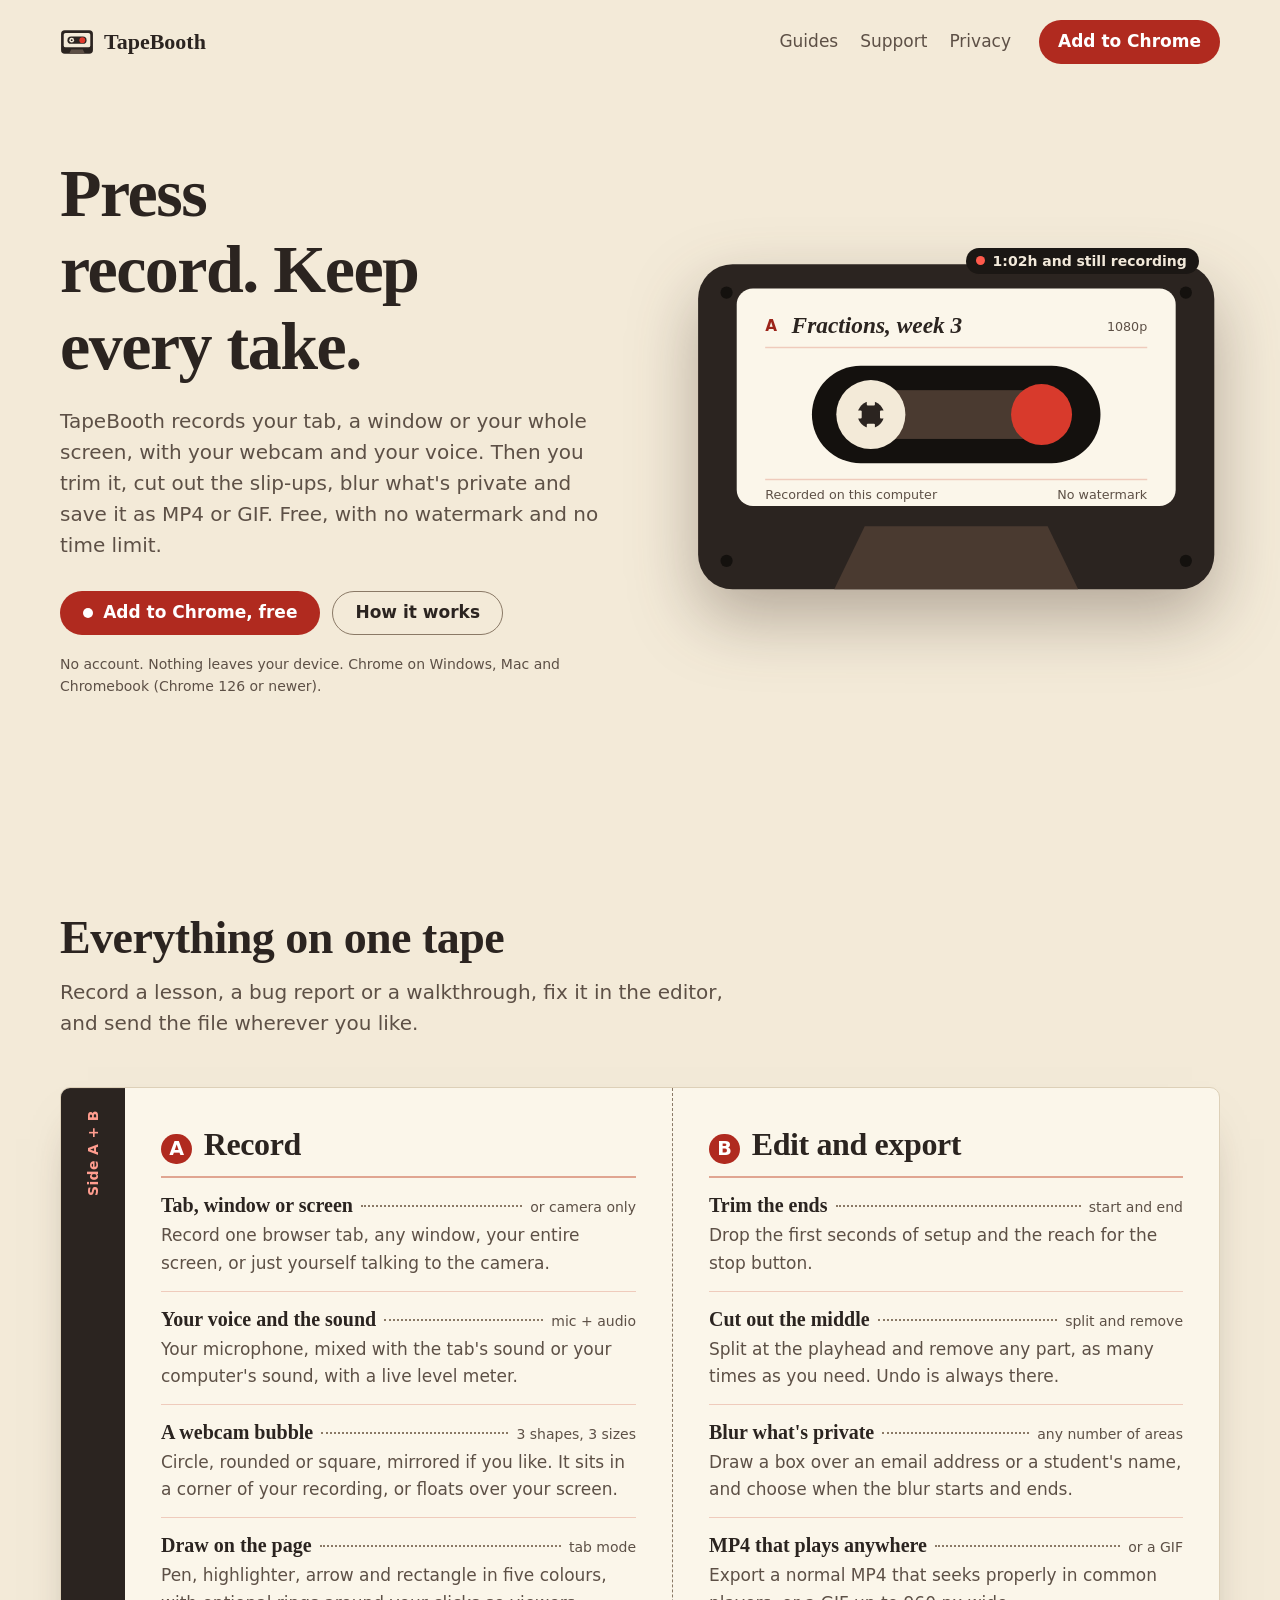
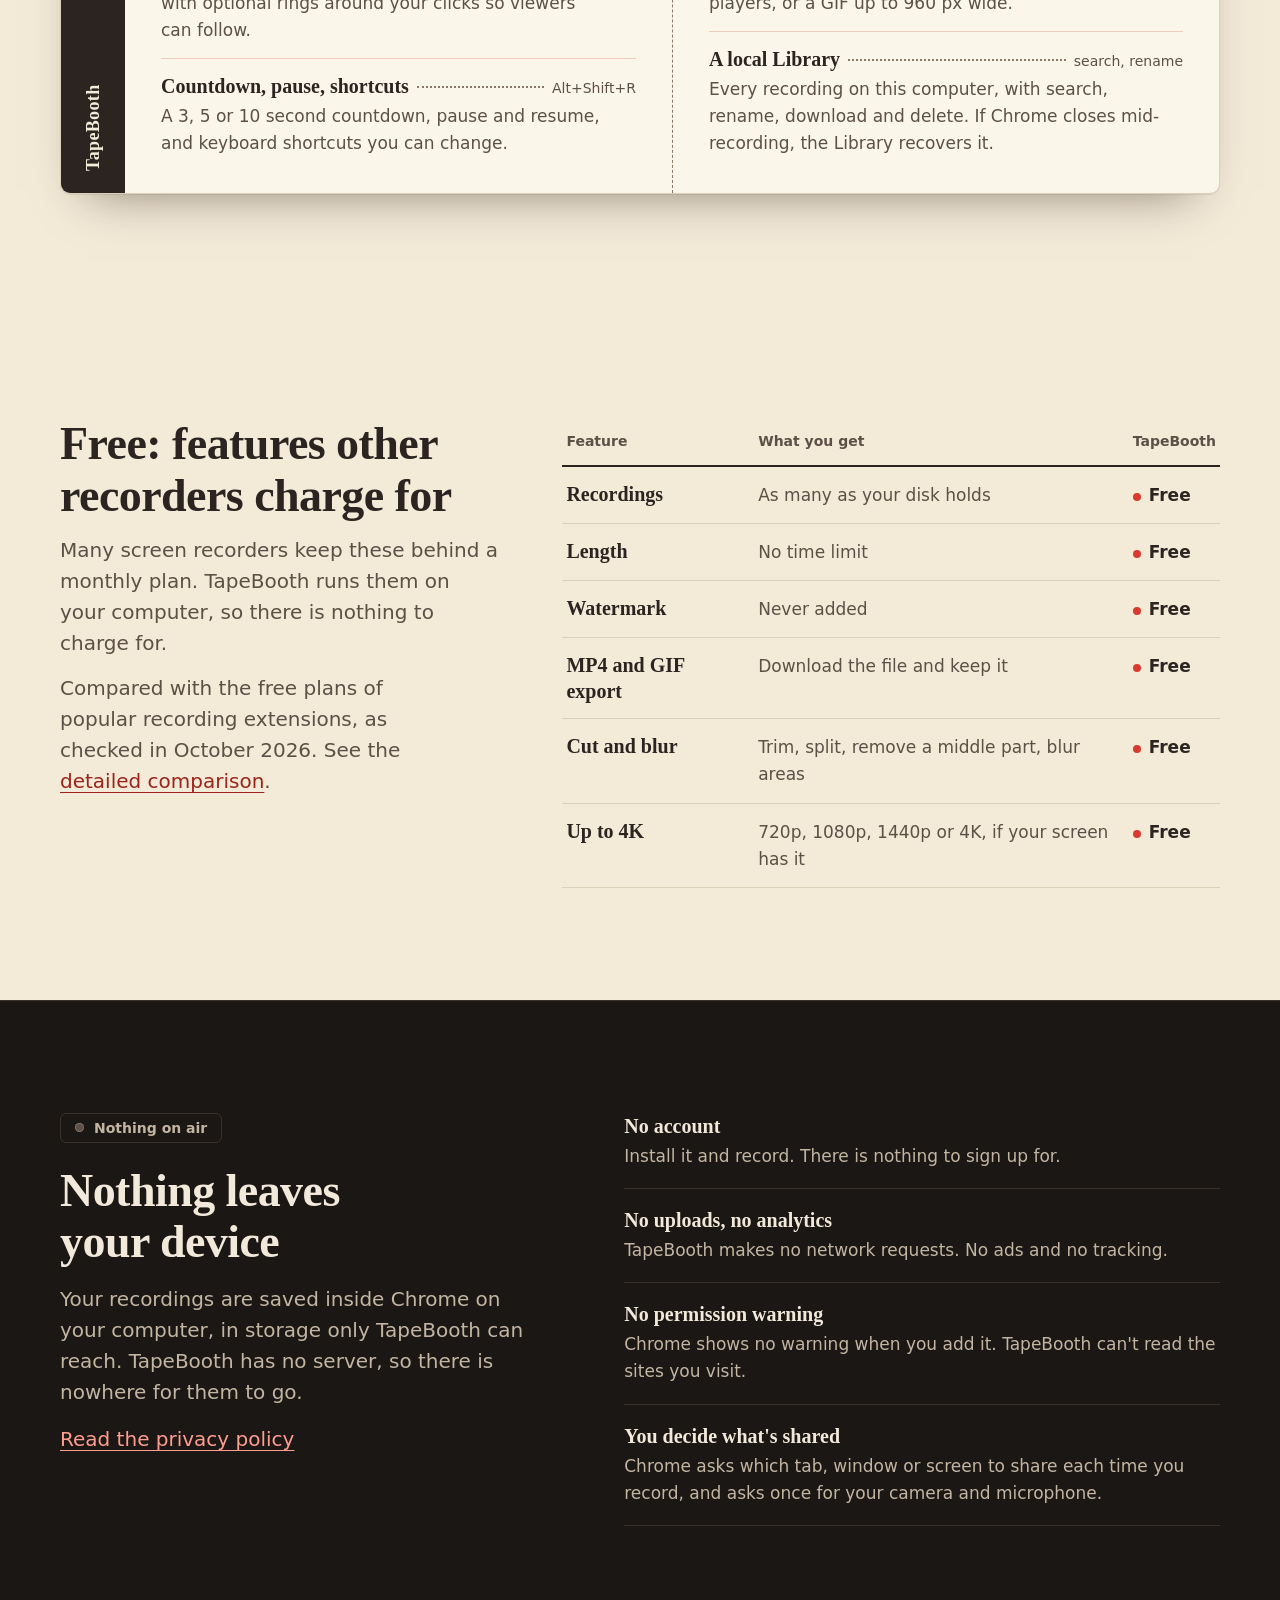
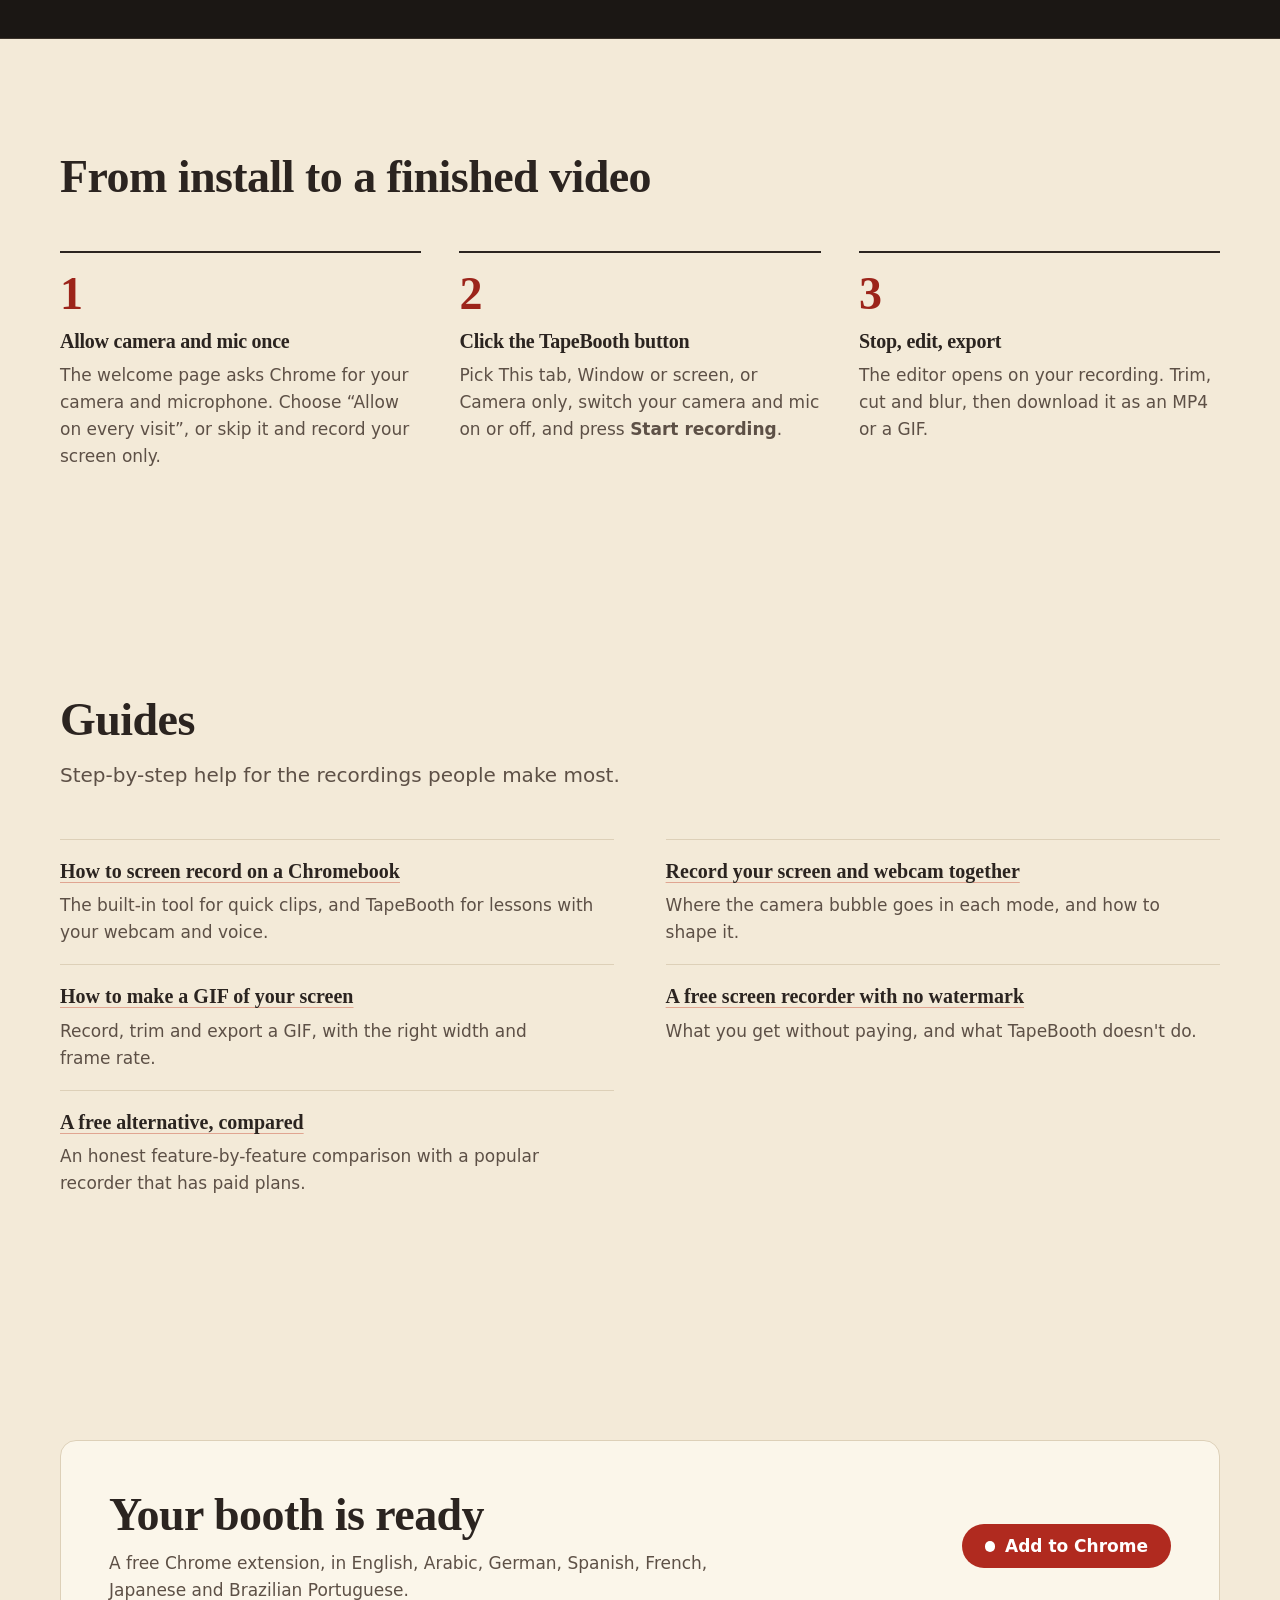
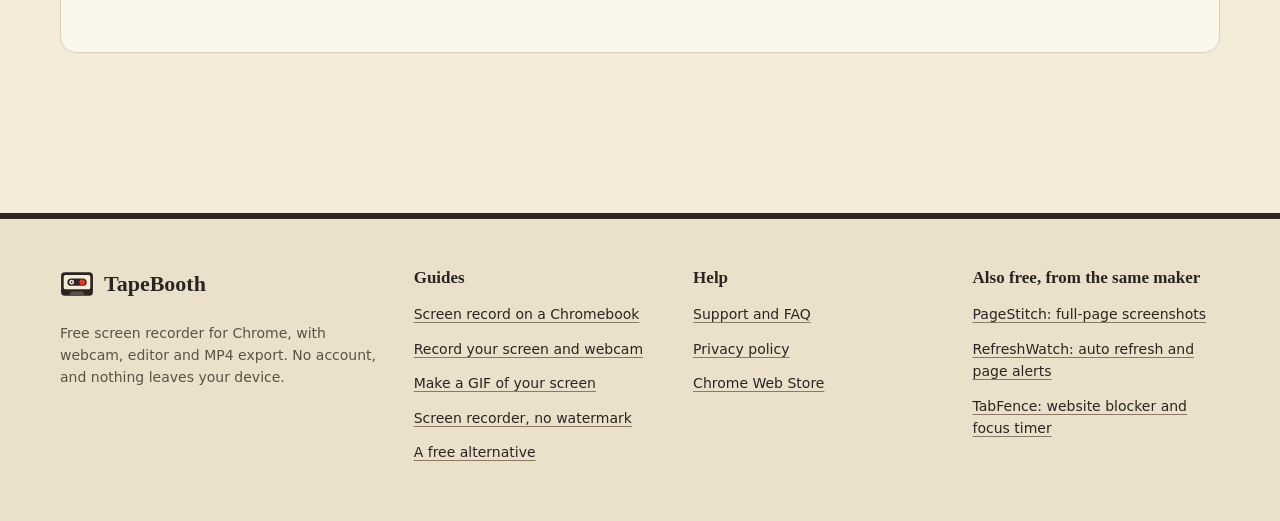
==== index.html @ ef7748ca "TapeBooth site: landing, guides, privacy policy, support Claude-Session: https://claude.ai/code/sess" ====
<!DOCTYPE html>
<html lang="en">
  <head>
    <meta charset="utf-8">
    <meta name="viewport" content="width=device-width, initial-scale=1">
    <title>TapeBooth – Free Screen Recorder for Chrome, No Watermark</title>
    <meta name="description" content="Free screen recorder for Chrome with webcam and audio. Unlimited recordings, no time limit, no watermark, an editor that cuts and blurs, MP4 and GIF export. Nothing leaves your device.">
    <meta name="color-scheme" content="light dark">
    <meta name="theme-color" content="#f3ead8" media="(prefers-color-scheme: light)">
    <meta name="theme-color" content="#1b1714" media="(prefers-color-scheme: dark)">
    <meta property="og:type" content="website">
    <meta property="og:title" content="TapeBooth – Free Screen Recorder for Chrome, No Watermark">
    <meta property="og:description" content="Free screen recorder for Chrome with webcam and audio. Unlimited recordings, no time limit, no watermark, an editor that cuts and blurs, MP4 and GIF export. Nothing leaves your device.">
    <meta property="og:url" content="https://tapebooth.com/">
    <meta property="og:image" content="https://tapebooth.com/img/og.png">
    <link rel="canonical" href="https://tapebooth.com/">
    <link rel="icon" href="icon.svg" type="image/svg+xml">
    <link rel="icon" href="favicon.png" type="image/png" sizes="32x32">
    <link rel="stylesheet" href="site.css">
  </head>
  <body>
    <a class="skip-link" href="#main">Skip to content</a>
    <header class="site-header">
      <div class="shell">
        <a class="brand" href="./"><img src="icon.svg" alt="" width="34" height="34">TapeBooth</a>
        <nav class="site-nav" aria-label="Main">
          <a href="#guides">Guides</a>
          <a href="support.html">Support</a>
          <a href="privacy-policy.html">Privacy</a>
        </nav>
        <a class="button" href="https://chromewebstore.google.com/">Add to Chrome</a>
      </div>
    </header>

    <main id="main">
      <section class="hero" aria-labelledby="hero-title">
        <div class="shell">
          <div>
            <h1 id="hero-title">Press record. Keep every take.</h1>
            <p class="lede">TapeBooth records your tab, a window or your whole screen, with your webcam and your voice. Then you trim it, cut out the slip-ups, blur what's private and save it as MP4 or GIF. Free, with no watermark and no time limit.</p>
            <div class="hero-actions">
              <a class="button button-rec" href="https://chromewebstore.google.com/">Add to Chrome, free</a>
              <a class="button button-quiet" href="#how">How it works</a>
            </div>
            <p class="hero-note">No account. Nothing leaves your device. Chrome on Windows, Mac and Chromebook (Chrome 126 or newer).</p>
          </div>
          <figure class="deck">
            <svg viewBox="0 0 520 340" width="520" height="340" role="img" aria-labelledby="deck-title">
              <title id="deck-title">A cassette labelled “Fractions, week 3”, its reel turning and its red record lamp lit.</title>
              <rect class="shell-c" x="6" y="10" width="508" height="320" rx="34"/>
              <circle class="window" cx="34" cy="38" r="6"/><circle class="window" cx="486" cy="38" r="6"/>
              <circle class="window" cx="34" cy="302" r="6"/><circle class="window" cx="486" cy="302" r="6"/>
              <path class="tape" d="M140 330l30-62h180l30 62z"/>
              <rect class="label" x="44" y="34" width="432" height="214" rx="16"/>
              <line class="label-rule" x1="72" y1="92" x2="448" y2="92"/>
              <line class="label-rule" x1="72" y1="222" x2="448" y2="222"/>
              <text class="label-side" x="72" y="76">A</text>
              <text class="label-title" x="98" y="78">Fractions, week 3</text>
              <text class="label-small" x="448" y="76" text-anchor="end">1080p</text>
              <rect class="window" x="118" y="110" width="284" height="96" rx="48"/>
              <rect class="tape" x="176" y="134" width="168" height="48"/>
              <g class="reel-spin">
                <circle class="reel" cx="176" cy="158" r="34"/>
                <circle class="hub" cx="176" cy="158" r="13"/>
                <rect class="reel" x="172" y="141" width="8" height="8" rx="1"/>
                <rect class="reel" x="172" y="167" width="8" height="8" rx="1"/>
                <rect class="reel" x="159" y="154" width="8" height="8" rx="1"/>
                <rect class="reel" x="185" y="154" width="8" height="8" rx="1"/>
              </g>
              <circle class="lamp lamp-glow" cx="344" cy="158" r="30"/>
              <text class="label-small" x="72" y="241">Recorded on this computer</text>
              <text class="label-small" x="448" y="241" text-anchor="end">No watermark</text>
            </svg>
            <figcaption>1:02h and still recording</figcaption>
          </figure>
        </div>
      </section>

      <section class="section" id="features" aria-labelledby="features-title">
        <div class="shell">
          <div class="section-head">
            <h2 id="features-title">Everything on one tape</h2>
            <p>Record a lesson, a bug report or a walkthrough, fix it in the editor, and send the file wherever you like.</p>
          </div>
          <div class="jcard">
            <div class="spine" aria-hidden="true"><span>TapeBooth</span><span>Side A + B</span></div>
            <div class="side">
              <h3><b aria-hidden="true">A</b>Record</h3>
              <ul class="tracks">
                <li><span class="t">Tab, window or screen <small>or camera only</small></span><p>Record one browser tab, any window, your entire screen, or just yourself talking to the camera.</p></li>
                <li><span class="t">Your voice and the sound <small>mic + audio</small></span><p>Your microphone, mixed with the tab's sound or your computer's sound, with a live level meter.</p></li>
                <li><span class="t">A webcam bubble <small>3 shapes, 3 sizes</small></span><p>Circle, rounded or square, mirrored if you like. It sits in a corner of your recording, or floats over your screen.</p></li>
                <li><span class="t">Draw on the page <small>tab mode</small></span><p>Pen, highlighter, arrow and rectangle in five colours, with optional rings around your clicks so viewers can follow.</p></li>
                <li><span class="t">Countdown, pause, shortcuts <small>Alt+Shift+R</small></span><p>A 3, 5 or 10 second countdown, pause and resume, and keyboard shortcuts you can change.</p></li>
              </ul>
            </div>
            <div class="side">
              <h3><b aria-hidden="true">B</b>Edit and export</h3>
              <ul class="tracks">
                <li><span class="t">Trim the ends <small>start and end</small></span><p>Drop the first seconds of setup and the reach for the stop button.</p></li>
                <li><span class="t">Cut out the middle <small>split and remove</small></span><p>Split at the playhead and remove any part, as many times as you need. Undo is always there.</p></li>
                <li><span class="t">Blur what's private <small>any number of areas</small></span><p>Draw a box over an email address or a student's name, and choose when the blur starts and ends.</p></li>
                <li><span class="t">MP4 that plays anywhere <small>or a GIF</small></span><p>Export a normal MP4 that seeks properly in common players, or a GIF up to 960 px wide.</p></li>
                <li><span class="t">A local Library <small>search, rename</small></span><p>Every recording on this computer, with search, rename, download and delete. If Chrome closes mid-recording, the Library recovers it.</p></li>
              </ul>
            </div>
          </div>
        </div>
      </section>

      <section class="section" id="free" aria-labelledby="free-title">
        <div class="shell ledger-wrap">
          <div class="section-head">
            <h2 id="free-title">Free: features other recorders charge for</h2>
            <p>Many screen recorders keep these behind a monthly plan. TapeBooth runs them on your computer, so there is nothing to charge for.</p>
            <p class="fine">Compared with the free plans of popular recording extensions, as checked in October 2026. See the <a href="screencastify-alternative/">detailed comparison</a>.</p>
          </div>
          <table class="ledger">
            <thead>
              <tr><th scope="col">Feature</th><th scope="col">What you get</th><th scope="col">TapeBooth</th></tr>
            </thead>
            <tbody>
              <tr><th scope="row">Recordings</th><td>As many as your disk holds</td><td class="free">Free</td></tr>
              <tr><th scope="row">Length</th><td>No time limit</td><td class="free">Free</td></tr>
              <tr><th scope="row">Watermark</th><td>Never added</td><td class="free">Free</td></tr>
              <tr><th scope="row">MP4 and GIF export</th><td>Download the file and keep it</td><td class="free">Free</td></tr>
              <tr><th scope="row">Cut and blur</th><td>Trim, split, remove a middle part, blur areas</td><td class="free">Free</td></tr>
              <tr><th scope="row">Up to 4K</th><td>720p, 1080p, 1440p or 4K, if your screen has it</td><td class="free">Free</td></tr>
            </tbody>
          </table>
        </div>
      </section>

      <section class="section booth" id="privacy" aria-labelledby="privacy-title">
        <div class="shell">
          <div>
            <span class="onair">Nothing on air</span>
            <h2 id="privacy-title">Nothing leaves your device</h2>
            <p>Your recordings are saved inside Chrome on your computer, in storage only TapeBooth can reach. TapeBooth has no server, so there is nowhere for them to go.</p>
            <p><a href="privacy-policy.html">Read the privacy policy</a></p>
          </div>
          <ul class="facts">
            <li><strong>No account</strong>Install it and record. There is nothing to sign up for.</li>
            <li><strong>No uploads, no analytics</strong>TapeBooth makes no network requests. No ads and no tracking.</li>
            <li><strong>No permission warning</strong>Chrome shows no warning when you add it. TapeBooth can't read the sites you visit.</li>
            <li><strong>You decide what's shared</strong>Chrome asks which tab, window or screen to share each time you record, and asks once for your camera and microphone.</li>
          </ul>
        </div>
      </section>

      <section class="section" id="how" aria-labelledby="how-title">
        <div class="shell">
          <div class="section-head">
            <h2 id="how-title">From install to a finished video</h2>
          </div>
          <ol class="steps">
            <li><h3>Allow camera and mic once</h3><p>The welcome page asks Chrome for your camera and microphone. Choose “Allow on every visit”, or skip it and record your screen only.</p></li>
            <li><h3>Click the TapeBooth button</h3><p>Pick This tab, Window or screen, or Camera only, switch your camera and mic on or off, and press <strong>Start recording</strong>.</p></li>
            <li><h3>Stop, edit, export</h3><p>The editor opens on your recording. Trim, cut and blur, then download it as an MP4 or a GIF.</p></li>
          </ol>
        </div>
      </section>

      <section class="section" id="guides" aria-labelledby="guides-title">
        <div class="shell">
          <div class="section-head">
            <h2 id="guides-title">Guides</h2>
            <p>Step-by-step help for the recordings people make most.</p>
          </div>
          <ul class="guide-list">
            <li><a href="how-to-screen-record-on-chromebook/">How to screen record on a Chromebook</a><p>The built-in tool for quick clips, and TapeBooth for lessons with your webcam and voice.</p></li>
            <li><a href="screen-recorder-with-webcam/">Record your screen and webcam together</a><p>Where the camera bubble goes in each mode, and how to shape it.</p></li>
            <li><a href="how-to-make-a-gif-of-your-screen/">How to make a GIF of your screen</a><p>Record, trim and export a GIF, with the right width and frame rate.</p></li>
            <li><a href="screen-recorder-no-watermark/">A free screen recorder with no watermark</a><p>What you get without paying, and what TapeBooth doesn't do.</p></li>
            <li><a href="screencastify-alternative/">A free alternative, compared</a><p>An honest feature-by-feature comparison with a popular recorder that has paid plans.</p></li>
          </ul>
        </div>
      </section>

      <section class="section closing" aria-labelledby="closing-title">
        <div class="shell">
          <div>
            <h2 id="closing-title">Your booth is ready</h2>
            <p>A free Chrome extension, in English, Arabic, German, Spanish, French, Japanese and Brazilian Portuguese.</p>
          </div>
          <a class="button button-rec" href="https://chromewebstore.google.com/">Add to Chrome</a>
        </div>
      </section>
    </main>

    <footer class="site-footer">
      <div class="shell">
        <div>
          <a class="brand" href="./"><img src="icon.svg" alt="" width="34" height="34">TapeBooth</a>
          <p>Free screen recorder for Chrome, with webcam, editor and MP4 export. No account, and nothing leaves your device.</p>
        </div>
        <div class="footer-col">
          <strong>Guides</strong>
          <a href="how-to-screen-record-on-chromebook/">Screen record on a Chromebook</a>
          <a href="screen-recorder-with-webcam/">Record your screen and webcam</a>
          <a href="how-to-make-a-gif-of-your-screen/">Make a GIF of your screen</a>
          <a href="screen-recorder-no-watermark/">Screen recorder, no watermark</a>
          <a href="screencastify-alternative/">A free alternative</a>
        </div>
        <div class="footer-col">
          <strong>Help</strong>
          <a href="support.html">Support and FAQ</a>
          <a href="privacy-policy.html">Privacy policy</a>
          <a href="https://chromewebstore.google.com/">Chrome Web Store</a>
        </div>
        <div class="footer-col">
          <strong>Also free, from the same maker</strong>
          <a href="https://getpagestitch.com/">PageStitch: full-page screenshots</a>
          <a href="https://refreshwatch.com/">RefreshWatch: auto refresh and page alerts</a>
          <a href="https://tabfence.com/">TabFence: website blocker and focus timer</a>
        </div>
      </div>
    </footer>
  </body>
</html>
---- site.css ----
/* tapebooth.com: the extension's cassette J-card world at page scale.
   Tokens are copied from src/ui/tokens.css (same names and values) so the site and the product
   read as one thing: cream label paper, warm charcoal ink, one tape red that only ever means
   "record", a cool blue focus ring. The book serif is the label-writing voice; the UI sans does
   the reading. The recurring motif is the J-card itself: ruled lines, sides A and B, the spine.
   System fonts only. No scripts, no trackers. Logical properties throughout. */

:root {
  color-scheme: light dark;

  --accent: #b02a1f;
  --accent-ink: #ffffff;
  --bg: #f3ead8;
  --surface: #fbf6ea;
  --sunk: #ebe0ca;
  --line: #ddd0b8;
  --control: #8a7966;
  --text: #2b2420;
  --muted: #5d5046;
  --accent-fill: var(--accent);
  --accent-fill-ink: var(--accent-ink);
  --accent-text: #9c241a;
  --accent-wash: color-mix(in oklab, var(--accent) 9%, var(--bg));
  --accent-line: color-mix(in oklab, var(--accent) 38%, var(--bg));
  --focus: #1f5f8b;
  --lamp: #d83a2c;
  --shadow: #3a2a20;
  --rule: color-mix(in oklab, var(--accent) 22%, var(--surface));

  /* The booth with the lights down: the privacy band, always dark. */
  --booth: #1b1714;
  --booth-surface: #25201b;
  --booth-line: #3a322a;
  --booth-text: #f2e9da;
  --booth-muted: #c3b5a2;
  --booth-link: #ff9d8f;

  --font-ui: system-ui, -apple-system, "Segoe UI", Roboto, "Noto Sans", sans-serif;
  --font-voice: "Iowan Old Style", "Palatino Linotype", Palatino, "Book Antiqua", "URW Palladio L", Charter,
    "Noto Serif", Georgia, serif;

  --step--1: 0.875rem;
  --step-0: 1.0625rem;
  --step-1: 1.25rem;
  --step-2: clamp(1.5rem, 1.2rem + 1.2vw, 2rem);
  --step-3: clamp(1.875rem, 1.3rem + 2.4vw, 2.875rem);
  --step-4: clamp(2.375rem, 1.3rem + 4.4vw, 4.25rem);

  --gutter: clamp(16px, 4vw, 48px);
  --wide: 1160px;
  --measure: 68ch;
  --r-sm: 6px;
  --r-md: 10px;
  --r-lg: 16px;
  --r-pill: 999px;
  --ease-out: cubic-bezier(0.16, 1, 0.3, 1);
  --lift: 0 1px 0 color-mix(in oklab, var(--shadow) 8%, transparent),
    0 24px 48px -28px color-mix(in oklab, var(--shadow) 60%, transparent);
}

@media (prefers-color-scheme: dark) {
  :root {
    --bg: #1b1714;
    --surface: #25201b;
    --sunk: #14110e;
    --line: #3a322a;
    --control: #7d6e60;
    --text: #f2e9da;
    --muted: #c3b5a2;
    --accent-fill: #c93a2d;
    --accent-fill-ink: #ffffff;
    --accent-text: #ff9d8f;
    --accent-wash: color-mix(in oklab, var(--accent) 20%, var(--bg));
    --accent-line: color-mix(in oklab, #ff9d8f 45%, var(--bg));
    --focus: #8cc4ec;
    --lamp: #ff5a4c;
    --shadow: #000000;
    --rule: color-mix(in oklab, #ff9d8f 16%, var(--surface));
    --booth: #0e0b09;
    --booth-surface: #1d1915;
    --booth-line: #332b24;
  }
}

*, *::before, *::after { box-sizing: border-box; }

html { background: var(--bg); -webkit-text-size-adjust: 100%; }

body {
  margin: 0;
  background: var(--bg);
  color: var(--text);
  font: 400 var(--step-0)/1.6 var(--font-ui);
  font-variant-numeric: tabular-nums;
  -webkit-font-smoothing: antialiased;
  text-rendering: optimizeLegibility;
  accent-color: var(--accent-fill);
  caret-color: var(--accent-text);
  scrollbar-color: var(--control) transparent;
}

::selection { background: var(--accent-fill); color: var(--accent-fill-ink); }

img, svg { display: block; max-inline-size: 100%; block-size: auto; }

a { color: var(--accent-text); text-decoration-thickness: 1px; text-underline-offset: 0.2em; }
a:hover { text-decoration-thickness: 2px; }
:focus-visible { outline: 2px solid var(--focus); outline-offset: 3px; border-radius: var(--r-sm); }

h1, h2, h3 {
  font-family: var(--font-voice);
  font-weight: 600;
  line-height: 1.12;
  letter-spacing: -0.012em;
  text-wrap: balance;
  margin: 0;
}
h1 { font-size: var(--step-4); letter-spacing: -0.022em; }
h2 { font-size: var(--step-3); }
h3 { font-size: var(--step-1); line-height: 1.25; }
p { margin: 0; text-wrap: pretty; }
strong { font-weight: 650; }
code { font-size: 0.92em; background: var(--sunk); padding: 0.1em 0.35em; border-radius: 4px; }
kbd {
  font: 600 0.85em/1 var(--font-ui);
  padding: 0.2em 0.45em;
  border: 1px solid var(--control);
  border-block-end-width: 2px;
  border-radius: 4px;
  background: var(--surface);
  white-space: nowrap;
}

.shell { inline-size: min(100% - 2 * var(--gutter), var(--wide)); margin-inline: auto; }

.skip-link {
  position: absolute;
  inset-inline-start: 12px;
  inset-block-start: -60px;
  z-index: 10;
  padding: 10px 16px;
  border-radius: var(--r-sm);
  background: var(--text);
  color: var(--bg);
}
.skip-link:focus { inset-block-start: 12px; }

/* Buttons: the red record key, and a quiet outlined one. */
.button {
  display: inline-flex;
  align-items: center;
  justify-content: center;
  gap: 10px;
  min-block-size: 44px;
  padding: 10px 22px;
  border: 1px solid transparent;
  border-radius: var(--r-pill);
  background: var(--accent-fill);
  color: var(--accent-fill-ink);
  font: 600 var(--step-0)/1.2 var(--font-ui);
  text-decoration: none;
  white-space: nowrap;
  transition: background-color 160ms var(--ease-out), border-color 160ms var(--ease-out);
}
.button:hover { background: color-mix(in oklab, var(--accent-fill) 86%, #000); }
.button-rec::before {
  content: "";
  inline-size: 0.6em;
  block-size: 0.6em;
  border-radius: 50%;
  background: currentColor;
}
.button-quiet { background: transparent; color: var(--text); border-color: var(--control); }
.button-quiet:hover { background: var(--accent-wash); border-color: var(--accent-line); }

/* Header */
.site-header { padding-block: 18px; }
.site-header .shell { display: flex; align-items: center; gap: 12px 28px; flex-wrap: wrap; }
.brand {
  display: inline-flex;
  align-items: center;
  gap: 10px;
  color: var(--text);
  font: 600 1.375rem/1 var(--font-voice);
  text-decoration: none;
}
.brand img { inline-size: 34px; block-size: 34px; }
.site-nav { display: flex; gap: 4px 22px; flex-wrap: wrap; margin-inline-start: auto; }
.site-nav a { color: var(--muted); text-decoration: none; padding-block: 10px; }
.site-nav a:hover, .site-nav a[aria-current] { color: var(--text); text-decoration: underline; text-decoration-color: var(--accent-line); }
.site-header .button { padding-inline: 18px; }

@media (max-width: 640px) {
  .site-header .shell { justify-content: space-between; }
  .site-header .button { display: none; }
  .site-nav { margin-inline-start: 0; gap: 4px 16px; }
}

/* Hero */
.hero { padding-block: clamp(28px, 6vw, 72px) clamp(48px, 8vw, 104px); }
.hero .shell { display: grid; grid-template-columns: minmax(0, 1.05fr) minmax(0, 1fr); gap: clamp(32px, 6vw, 80px); align-items: center; }
.hero h1 { max-inline-size: 13ch; }
.lede { font-size: var(--step-1); line-height: 1.55; color: var(--muted); max-inline-size: 36em; margin-block-start: 22px; }
.hero-actions { display: flex; flex-wrap: wrap; gap: 12px; margin-block-start: 30px; }
.hero-note { margin-block-start: 18px; color: var(--muted); font-size: var(--step--1); }

/* The cassette: drawn inline so it themes with the page. Its reels turn while the lamp is lit;
   that slow turn is the page's one moving thing. */
.deck { margin: 0; position: relative; }
.deck svg { inline-size: 100%; filter: drop-shadow(0 28px 34px color-mix(in oklab, var(--shadow) 34%, transparent)); }
.deck .shell-c { fill: #2b2420; }
.deck .label { fill: var(--surface); }
.deck .label-rule { stroke: var(--rule); stroke-width: 1.5; }
.deck .ink { fill: #2b2420; }
.deck .window { fill: #14110e; }
.deck .reel { fill: #f3ead8; }
.deck .hub { fill: #2b2420; }
.deck .tape { fill: #4a3a30; }
.deck .lamp { fill: var(--lamp); }
.deck .label-title { font: 600 italic 23px var(--font-voice); fill: #2b2420; }
.deck .label-side { font: 700 15px var(--font-ui); fill: #9c241a; }
.deck .label-small { font: 500 12.5px var(--font-ui); fill: #5d5046; }
@media (prefers-color-scheme: dark) {
  .deck .label { fill: #f3ead8; }
  .deck .label-rule { stroke: color-mix(in oklab, #b02a1f 22%, #fbf6ea); }
  .deck .shell-c { fill: #3a322a; }
}
.reel-spin { transform-box: fill-box; transform-origin: center; animation: spin 9s linear infinite; }
.lamp-glow { animation: glow 2.4s ease-in-out infinite; }
@keyframes spin { to { transform: rotate(360deg); } }
@keyframes glow { 50% { opacity: 0.55; } }
.deck figcaption {
  position: absolute;
  inset-inline-end: 4%;
  inset-block-start: -6px;
  display: inline-flex;
  align-items: center;
  gap: 8px;
  padding: 6px 12px 6px 10px;
  border-radius: var(--r-pill);
  background: var(--booth);
  color: var(--booth-text);
  font: 600 var(--step--1)/1 var(--font-ui);
  font-variant-numeric: tabular-nums;
  box-shadow: var(--lift);
}
.deck figcaption::before { content: ""; inline-size: 9px; block-size: 9px; border-radius: 50%; background: #ff5a4c; }

@media (max-width: 860px) {
  .hero .shell { grid-template-columns: 1fr; }
  .hero h1 { max-inline-size: 15ch; }
  .deck { max-inline-size: 520px; }
}

/* Sections */
.section { padding-block: clamp(56px, 9vw, 112px); }
.section-head { max-inline-size: 44rem; margin-block-end: clamp(28px, 4vw, 48px); }
.section-head p { margin-block-start: 14px; color: var(--muted); font-size: var(--step-1); line-height: 1.55; }

/* The J-card: a paper insert with ruled lines, side A and side B, and a spine. */
.jcard {
  display: grid;
  grid-template-columns: 64px minmax(0, 1fr) minmax(0, 1fr);
  background: var(--surface);
  border: 1px solid var(--line);
  border-radius: var(--r-md);
  box-shadow: var(--lift);
  overflow: hidden;
}
.spine {
  writing-mode: vertical-rl;
  transform: rotate(180deg);
  display: flex;
  align-items: center;
  justify-content: space-between;
  padding: 22px 0;
  background: #2b2420;
  color: #f3ead8;
  font: 600 1.125rem/64px var(--font-voice);
  letter-spacing: 0.02em;
}
.spine span:last-child { color: #ff9d8f; font: 600 var(--step--1)/64px var(--font-ui); }
.side { padding: clamp(22px, 3vw, 36px); }
.side + .side { border-inline-start: 1px dashed var(--control); }
.side h3 {
  display: flex;
  align-items: baseline;
  gap: 12px;
  padding-block-end: 12px;
  border-block-end: 2px solid var(--accent-line);
  font-size: var(--step-2);
}
.side h3 b {
  display: inline-grid;
  place-items: center;
  inline-size: 1.6em;
  block-size: 1.6em;
  border-radius: 50%;
  background: var(--accent-fill);
  color: var(--accent-fill-ink);
  font: 700 0.6em/1 var(--font-ui);
}
.tracks { list-style: none; margin: 0; padding: 0; }
.tracks li { padding-block: 14px; border-block-end: 1px solid var(--rule); }
.tracks li:last-child { border-block-end: 0; padding-block-end: 0; }
.tracks .t {
  display: flex;
  align-items: baseline;
  gap: 8px;
  font: 600 var(--step-1)/1.3 var(--font-voice);
}
.tracks .t::after {
  content: "";
  flex: 1;
  order: 1;
  border-block-end: 2px dotted var(--control);
  transform: translateY(-0.25em);
  min-inline-size: 16px;
}
.tracks .t small { order: 2; font: 500 var(--step--1)/1.3 var(--font-ui); color: var(--muted); white-space: nowrap; }
.tracks p { margin-block-start: 4px; color: var(--muted); }
@media (max-width: 520px) {
  .tracks .t { flex-direction: column; gap: 2px; }
  .tracks .t::after { display: none; }
}

@media (max-width: 900px) {
  .jcard { grid-template-columns: minmax(0, 1fr); }
  .spine { writing-mode: horizontal-tb; transform: none; padding: 0 22px; font-size: 1rem; line-height: 48px; }
  .spine span:last-child { line-height: 48px; }
  .side + .side { border-inline-start: 0; border-block-start: 1px dashed var(--control); }
}

/* "Free": a ledger of what is usually on a paid plan. */
.ledger-wrap { display: grid; grid-template-columns: minmax(0, 0.8fr) minmax(0, 1.2fr); gap: clamp(28px, 5vw, 72px); align-items: start; }
.ledger-wrap .section-head { margin: 0; }
.ledger { inline-size: 100%; border-collapse: collapse; }
.ledger th, .ledger td { padding: 14px 4px; text-align: start; vertical-align: baseline; border-block-end: 1px solid var(--line); }
.ledger thead th { font: 600 var(--step--1)/1.3 var(--font-ui); color: var(--muted); border-block-end: 2px solid var(--text); }
.ledger tbody th { font: 600 var(--step-1)/1.3 var(--font-voice); padding-inline-end: 18px; }
.ledger td { color: var(--muted); }
.ledger td.free { color: var(--text); font-weight: 650; white-space: nowrap; }
.ledger td.free::before { content: ""; display: inline-block; inline-size: 8px; block-size: 8px; margin-inline-end: 8px; border-radius: 50%; background: var(--lamp); }
.fine { margin-block-start: 16px; color: var(--muted); font-size: var(--step--1); }
@media (max-width: 860px) { .ledger-wrap { grid-template-columns: 1fr; } }
@media (max-width: 520px) {
  .ledger thead { display: none; }
  .ledger tr { display: grid; grid-template-columns: 1fr auto; gap: 2px 12px; padding-block: 12px; border-block-end: 1px solid var(--line); }
  .ledger th, .ledger td { padding: 0; border: 0; }
  .ledger td:not(.free) { grid-column: 1 / -1; grid-row: 2; }
}

/* Privacy: the booth with the lights down. */
.booth { background: var(--booth); color: var(--booth-text); border-block: 1px solid var(--booth-line); }
.booth .shell { display: grid; grid-template-columns: minmax(0, 0.9fr) minmax(0, 1.1fr); gap: clamp(32px, 6vw, 80px); align-items: start; }
.booth h2 { color: var(--booth-text); }
.booth p { color: var(--booth-muted); margin-block-start: 16px; font-size: var(--step-1); line-height: 1.55; }
.booth a { color: var(--booth-link); }
.booth :focus-visible { outline-color: #8cc4ec; }
.onair {
  display: inline-flex;
  align-items: center;
  gap: 10px;
  margin-block-end: 22px;
  padding: 7px 14px;
  border: 1px solid var(--booth-line);
  border-radius: var(--r-sm);
  color: var(--booth-muted);
  font: 600 var(--step--1)/1 var(--font-ui);
}
.onair::before { content: ""; inline-size: 9px; block-size: 9px; border-radius: 50%; background: #5d5046; box-shadow: inset 0 0 0 1px #7d6e60; }
.facts { list-style: none; margin: 0; padding: 0; display: grid; gap: 0; }
.facts li { padding-block: 18px; border-block-end: 1px solid var(--booth-line); color: var(--booth-muted); }
.facts li:first-child { padding-block-start: 0; }
.facts strong { display: block; color: var(--booth-text); font: 600 var(--step-1)/1.3 var(--font-voice); margin-block-end: 4px; }
@media (max-width: 860px) { .booth .shell { grid-template-columns: 1fr; } }

/* Steps: a real sequence, so it is numbered. */
.steps { list-style: none; margin: 0; padding: 0; display: grid; grid-template-columns: repeat(3, minmax(0, 1fr)); gap: clamp(20px, 3vw, 40px); counter-reset: step; }
.steps li { counter-increment: step; padding-block-start: 18px; border-block-start: 2px solid var(--text); }
.steps li::before { content: counter(step); display: block; font: 600 var(--step-3)/1 var(--font-voice); color: var(--accent-text); margin-block-end: 12px; }
.steps p { margin-block-start: 8px; color: var(--muted); }
@media (max-width: 760px) { .steps { grid-template-columns: 1fr; } }

/* Guides: a ruled index, two columns on wide screens. */
.guide-list { list-style: none; margin: 0; padding: 0; display: grid; grid-template-columns: repeat(2, minmax(0, 1fr)); gap: 0 clamp(24px, 4vw, 56px); }
.guide-list li { padding-block: 18px; border-block-start: 1px solid var(--line); }
.guide-list a { font: 600 var(--step-1)/1.3 var(--font-voice); color: var(--text); text-decoration-color: var(--accent-line); }
.guide-list a:hover { color: var(--accent-text); }
.guide-list p { margin-block-start: 6px; color: var(--muted); }
@media (max-width: 760px) { .guide-list { grid-template-columns: 1fr; } }

.closing .shell { display: flex; flex-wrap: wrap; align-items: center; justify-content: space-between; gap: 24px 48px; padding: clamp(28px, 4vw, 48px); background: var(--surface); border: 1px solid var(--line); border-radius: var(--r-lg); }
.closing p { margin-block-start: 10px; color: var(--muted); max-inline-size: 40em; }

/* Articles: guides, the comparison, privacy and support. */
.article { padding-block: clamp(24px, 5vw, 56px) clamp(56px, 9vw, 104px); }
.article .shell { max-inline-size: 760px; }
.article h1 { font-size: var(--step-3); }
.article .lede { margin-block-start: 18px; }
.meta { margin-block-start: 14px; color: var(--muted); font-size: var(--step--1); }
.prose { margin-block-start: clamp(28px, 4vw, 44px); }
.prose > * + * { margin-block-start: 1em; }
.prose h2 { font-size: var(--step-2); margin-block-start: 2em; }
.prose h3 { margin-block-start: 1.6em; }
.prose h2 + *, .prose h3 + * { margin-block-start: 0.7em; }
.prose ul, .prose ol { padding-inline-start: 1.4em; }
.prose li + li { margin-block-start: 0.5em; }
.prose li::marker { color: var(--accent-text); }
.prose ol > li::marker { font-family: var(--font-voice); font-weight: 600; }

.note {
  padding: 16px 20px;
  background: var(--surface);
  border: 1px solid var(--line);
  border-radius: var(--r-md);
}
.note strong:first-child { font-family: var(--font-voice); }

.table-wrap { overflow-x: auto; margin-block: 1.4em; border: 1px solid var(--line); border-radius: var(--r-md); background: var(--surface); }
.compare { inline-size: 100%; min-inline-size: 560px; border-collapse: collapse; font-size: var(--step--1); }
.compare caption { caption-side: bottom; padding: 12px 16px; text-align: start; color: var(--muted); border-block-start: 1px solid var(--line); }
.compare th, .compare td { padding: 12px 16px; text-align: start; vertical-align: top; border-block-end: 1px solid var(--line); }
.compare tbody tr:last-child > * { border-block-end: 0; }
.compare thead th { font-weight: 650; background: var(--sunk); }
.compare tbody th { font-weight: 600; }
.compare td { color: var(--muted); }
.compare td:nth-child(2) { color: var(--text); }
/* On narrow screens the table scrolls sideways; the feature names stay put. */
@media (max-width: 640px) {
  .compare { min-inline-size: 520px; }
  .compare tbody th, .compare thead th:first-child {
    position: sticky;
    inset-inline-start: 0;
    z-index: 1;
    inline-size: 8.5em;
    background: var(--surface);
    box-shadow: 1px 0 0 var(--line);
  }
  .compare thead th:first-child { background: var(--sunk); }
}

.cta-row { display: flex; flex-wrap: wrap; gap: 12px; margin-block-start: 2.2em; }

.related { margin-block-start: 3em; padding-block-start: 22px; border-block-start: 1px solid var(--line); }
.related h2 { font-size: var(--step-1); margin: 0; }
.related ul { list-style: none; padding: 0; margin: 12px 0 0; display: grid; gap: 8px; }

/* Support FAQ */
.faq { border-block-start: 1px solid var(--line); }
.faq details { border-block-end: 1px solid var(--line); }
.faq summary {
  display: flex;
  justify-content: space-between;
  gap: 16px;
  padding: 16px 0;
  font: 600 var(--step-1)/1.35 var(--font-voice);
  cursor: pointer;
  list-style: none;
}
.faq summary::-webkit-details-marker { display: none; }
.faq summary::after { content: "+"; font: 400 1.5rem/1 var(--font-ui); color: var(--accent-text); }
.faq details[open] summary::after { content: "\2212"; }
.faq details > :not(summary) { padding-block-end: 18px; color: var(--muted); }
.faq details > :not(summary) + :not(summary) { margin-block-start: -6px; }
.contact {
  display: flex;
  flex-wrap: wrap;
  align-items: center;
  justify-content: space-between;
  gap: 16px 32px;
  margin-block-start: 2em;
  padding: 22px 24px;
  background: var(--surface);
  border: 1px solid var(--line);
  border-radius: var(--r-md);
}
.contact a.mail { font: 600 var(--step-2)/1.2 var(--font-voice); overflow-wrap: anywhere; }

/* Footer, with the cassette spine as its top edge. */
.site-footer { margin-block-start: clamp(24px, 4vw, 48px); background: var(--sunk); border-block-start: 6px solid #2b2420; }
.site-footer .shell { display: grid; grid-template-columns: minmax(0, 1.3fr) repeat(3, minmax(0, 1fr)); gap: 32px; padding-block: 48px 56px; }
.site-footer p { margin-block-start: 12px; color: var(--muted); font-size: var(--step--1); max-inline-size: 30em; }
.footer-col { display: grid; gap: 8px; align-content: start; font-size: var(--step--1); }
.footer-col strong { font: 600 var(--step-0)/1.3 var(--font-voice); margin-block-end: 4px; }
.footer-col a { color: var(--text); text-decoration-color: var(--control); padding-block: 2px; }
@media (max-width: 860px) { .site-footer .shell { grid-template-columns: 1fr 1fr; } .site-footer .shell > :first-child { grid-column: 1 / -1; } }
@media (max-width: 480px) { .site-footer .shell { grid-template-columns: 1fr; } }

@media (prefers-reduced-motion: reduce) {
  *, *::before, *::after { animation: none !important; transition-duration: 0.01ms !important; }
}
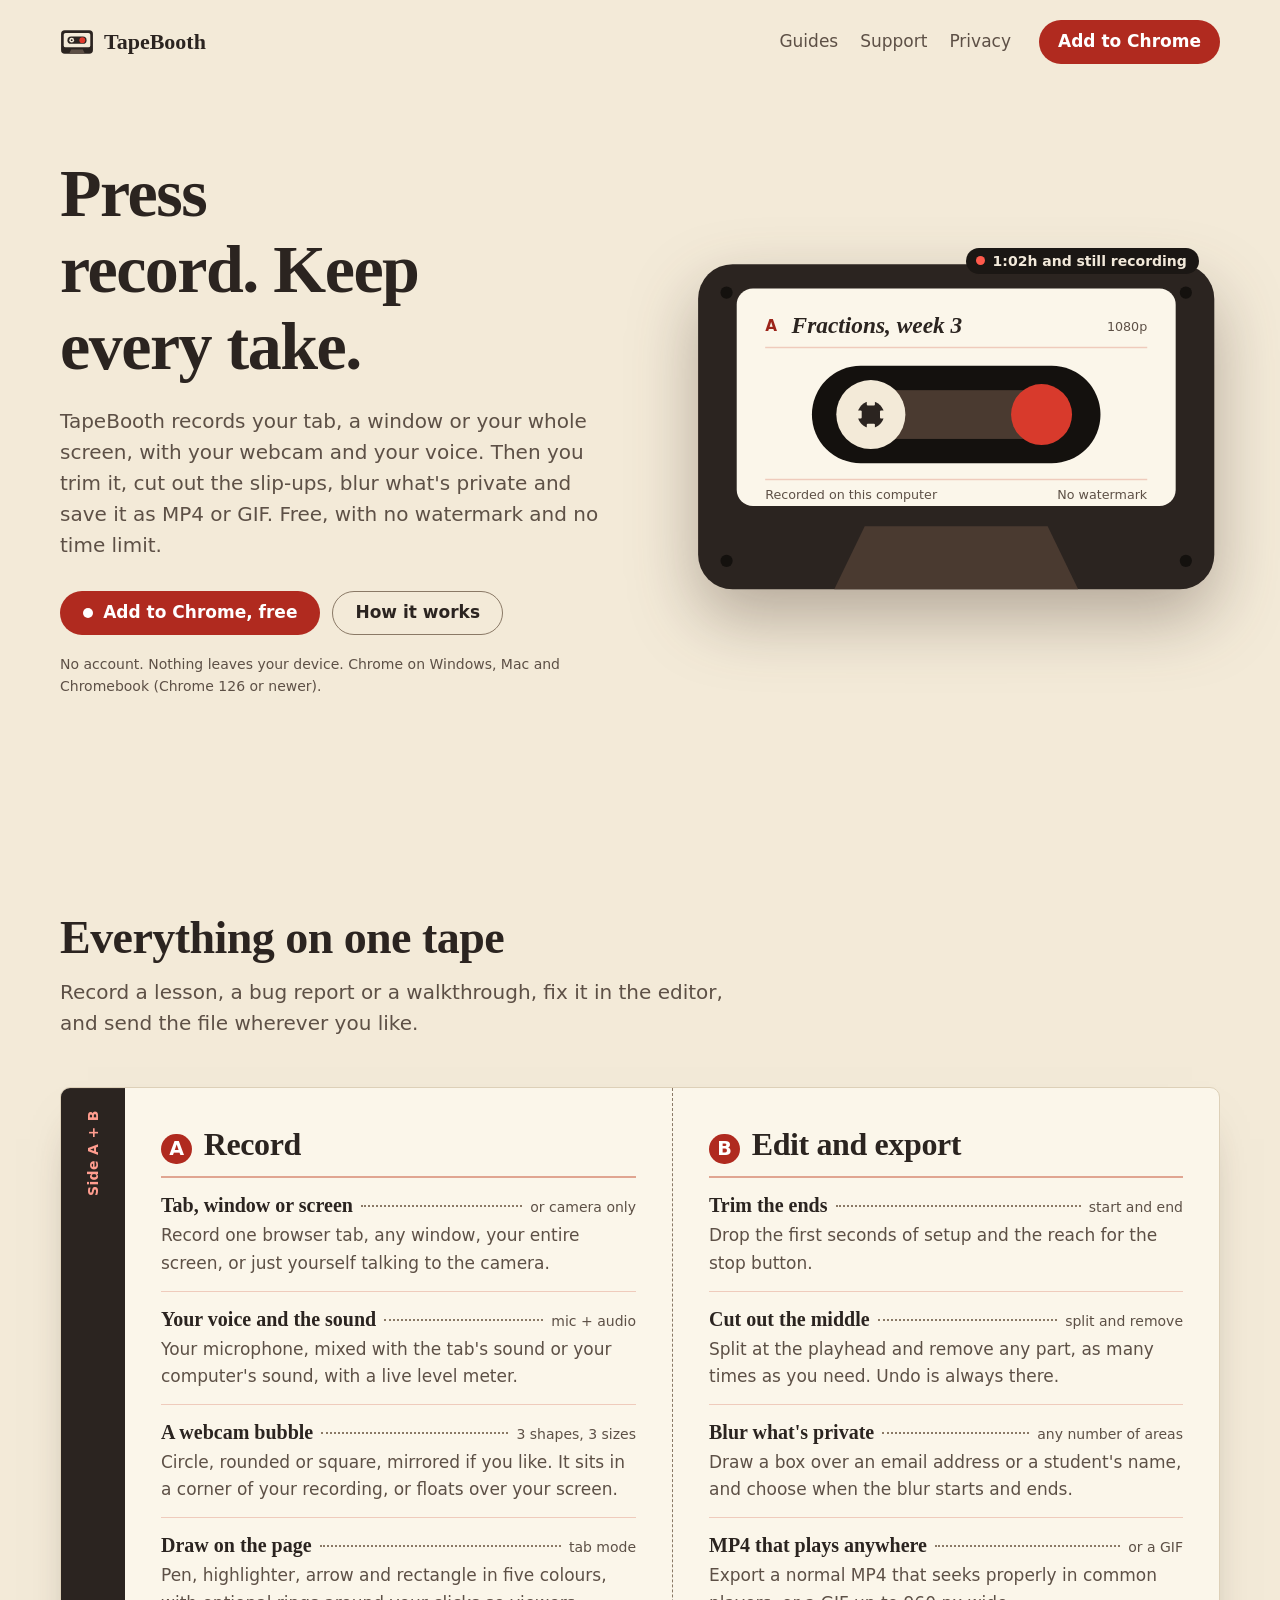
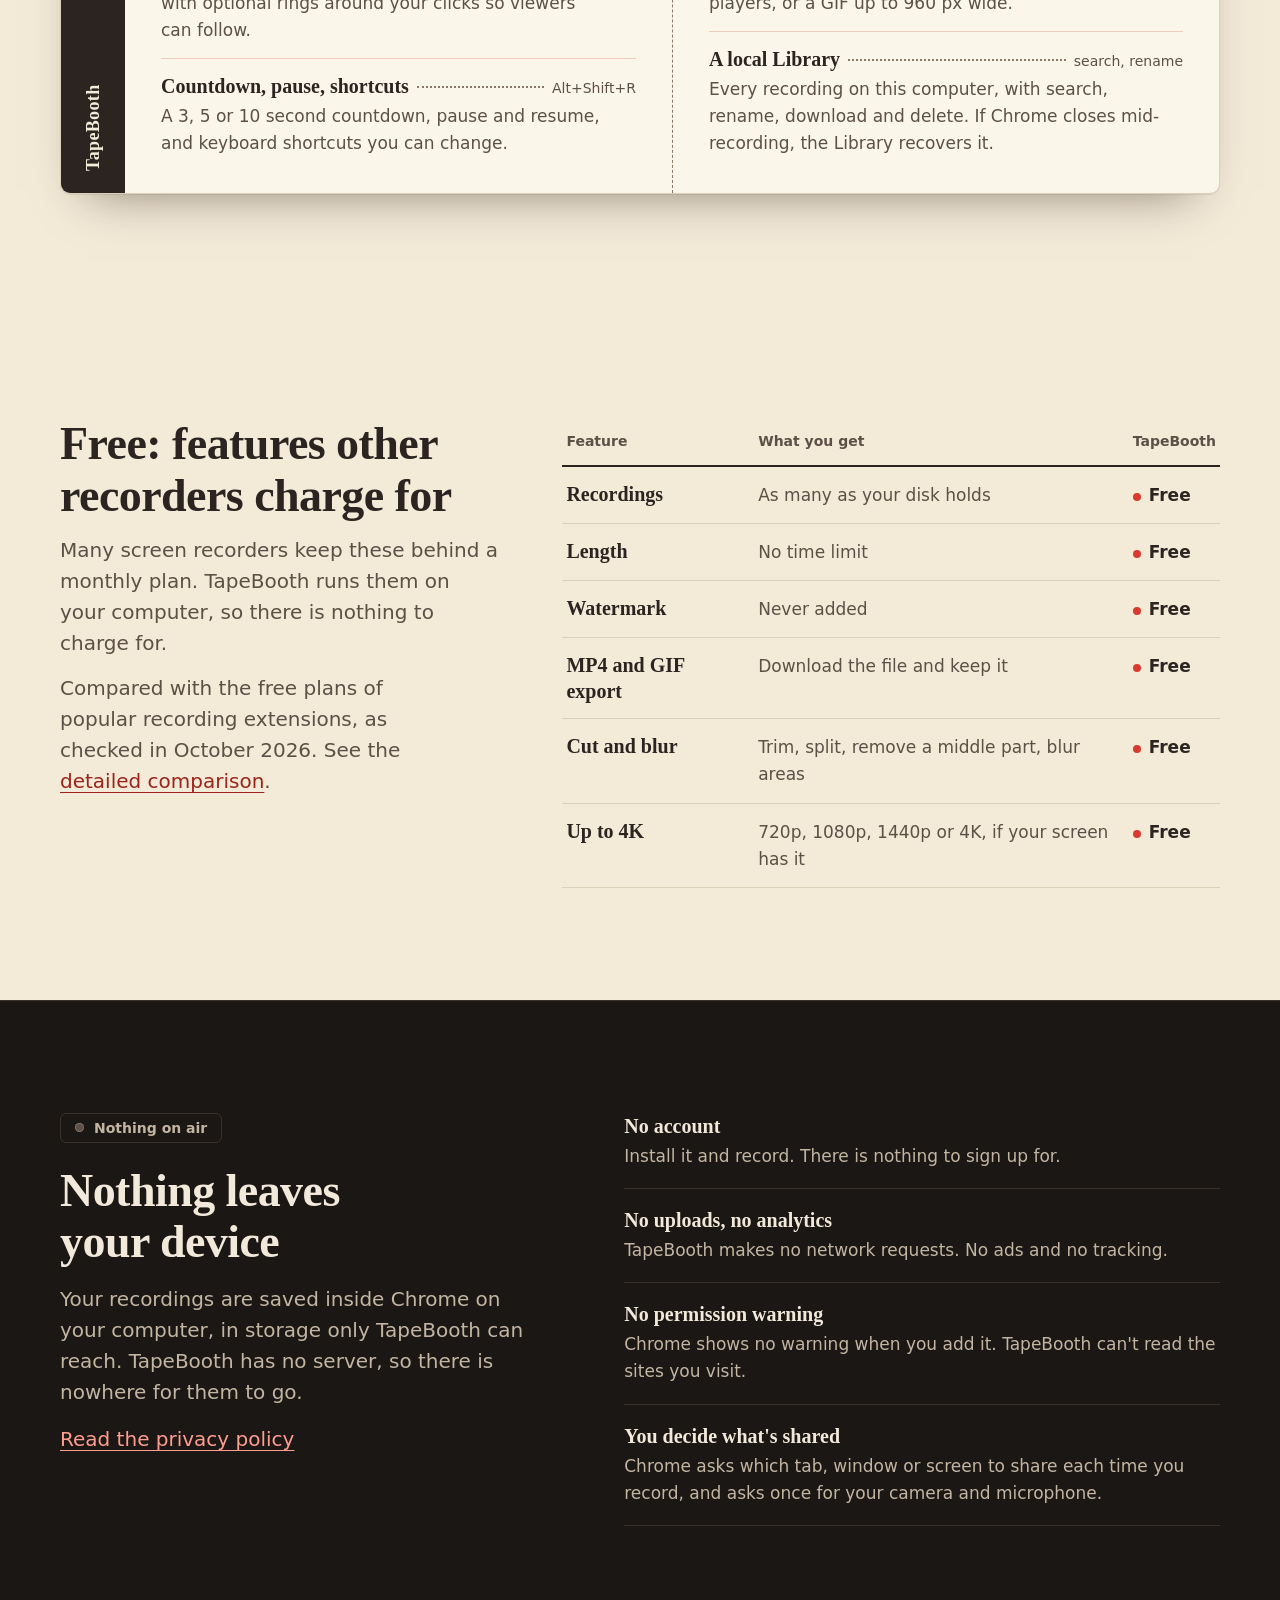
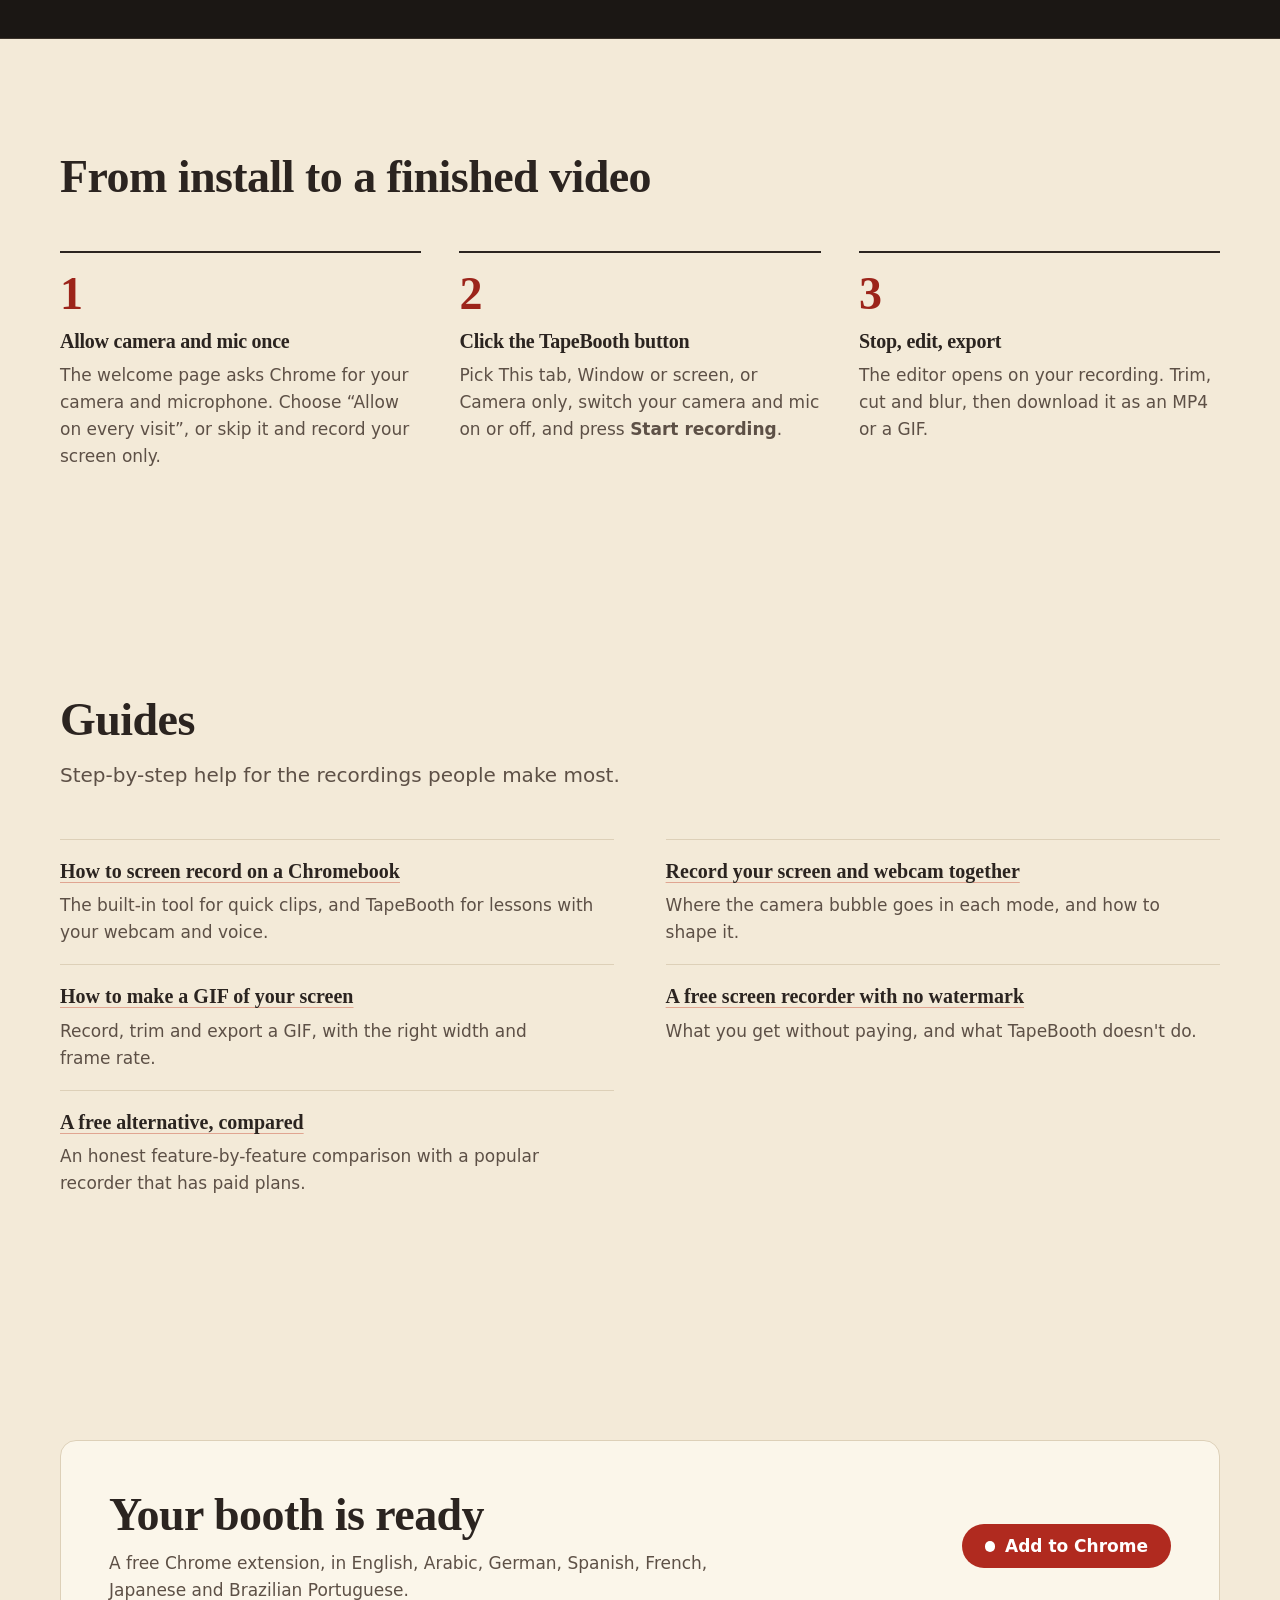
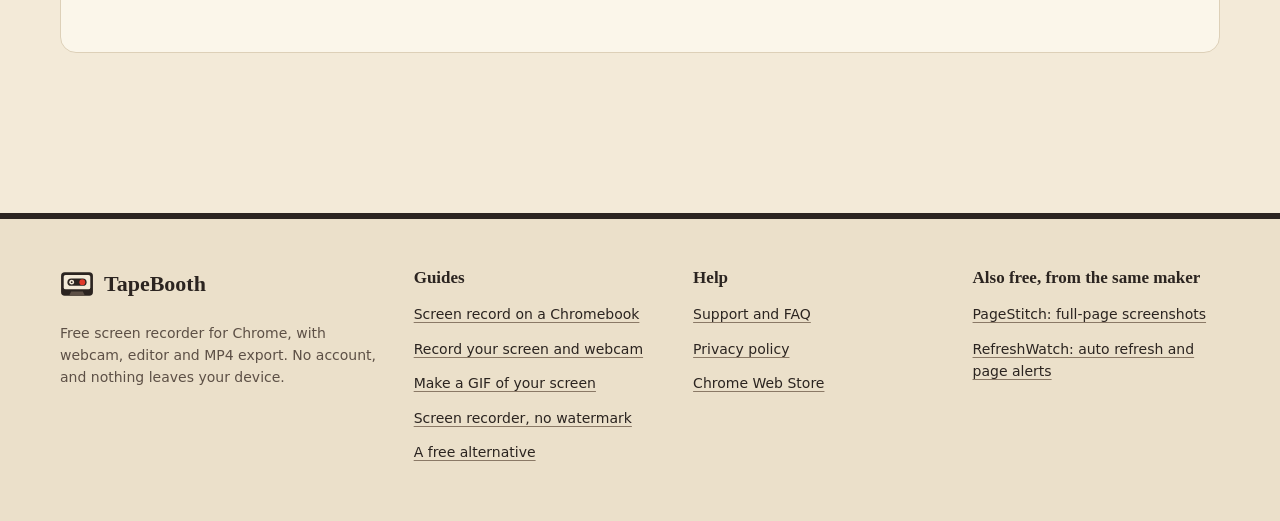
==== commit bc387299: "Tag Store links with per-page campaigns; drop TabFence link until it launches Claude-Session: https:" ====
--- a/index.html
+++ b/index.html
@@ -28,7 +28,7 @@
           <a href="support.html">Support</a>
           <a href="privacy-policy.html">Privacy</a>
         </nav>
-        <a class="button" href="https://chromewebstore.google.com/">Add to Chrome</a>
+        <a class="button" href="https://chromewebstore.google.com/detail/elgplcllolaeajgdikpigppgjkkcegpe?utm_source=tapebooth.com&amp;utm_medium=site&amp;utm_campaign=home">Add to Chrome</a>
       </div>
     </header>
 
@@ -39,7 +39,7 @@
             <h1 id="hero-title">Press record. Keep every take.</h1>
             <p class="lede">TapeBooth records your tab, a window or your whole screen, with your webcam and your voice. Then you trim it, cut out the slip-ups, blur what's private and save it as MP4 or GIF. Free, with no watermark and no time limit.</p>
             <div class="hero-actions">
-              <a class="button button-rec" href="https://chromewebstore.google.com/">Add to Chrome, free</a>
+              <a class="button button-rec" href="https://chromewebstore.google.com/detail/elgplcllolaeajgdikpigppgjkkcegpe?utm_source=tapebooth.com&amp;utm_medium=site&amp;utm_campaign=home">Add to Chrome, free</a>
               <a class="button button-quiet" href="#how">How it works</a>
             </div>
             <p class="hero-note">No account. Nothing leaves your device. Chrome on Windows, Mac and Chromebook (Chrome 126 or newer).</p>
@@ -183,7 +183,7 @@
             <h2 id="closing-title">Your booth is ready</h2>
             <p>A free Chrome extension, in English, Arabic, German, Spanish, French, Japanese and Brazilian Portuguese.</p>
           </div>
-          <a class="button button-rec" href="https://chromewebstore.google.com/">Add to Chrome</a>
+          <a class="button button-rec" href="https://chromewebstore.google.com/detail/elgplcllolaeajgdikpigppgjkkcegpe?utm_source=tapebooth.com&amp;utm_medium=site&amp;utm_campaign=home">Add to Chrome</a>
         </div>
       </section>
     </main>
@@ -206,13 +206,12 @@
           <strong>Help</strong>
           <a href="support.html">Support and FAQ</a>
           <a href="privacy-policy.html">Privacy policy</a>
-          <a href="https://chromewebstore.google.com/">Chrome Web Store</a>
+          <a href="https://chromewebstore.google.com/detail/elgplcllolaeajgdikpigppgjkkcegpe?utm_source=tapebooth.com&amp;utm_medium=site&amp;utm_campaign=home">Chrome Web Store</a>
         </div>
         <div class="footer-col">
           <strong>Also free, from the same maker</strong>
           <a href="https://getpagestitch.com/">PageStitch: full-page screenshots</a>
           <a href="https://refreshwatch.com/">RefreshWatch: auto refresh and page alerts</a>
-          <a href="https://tabfence.com/">TabFence: website blocker and focus timer</a>
         </div>
       </div>
     </footer>
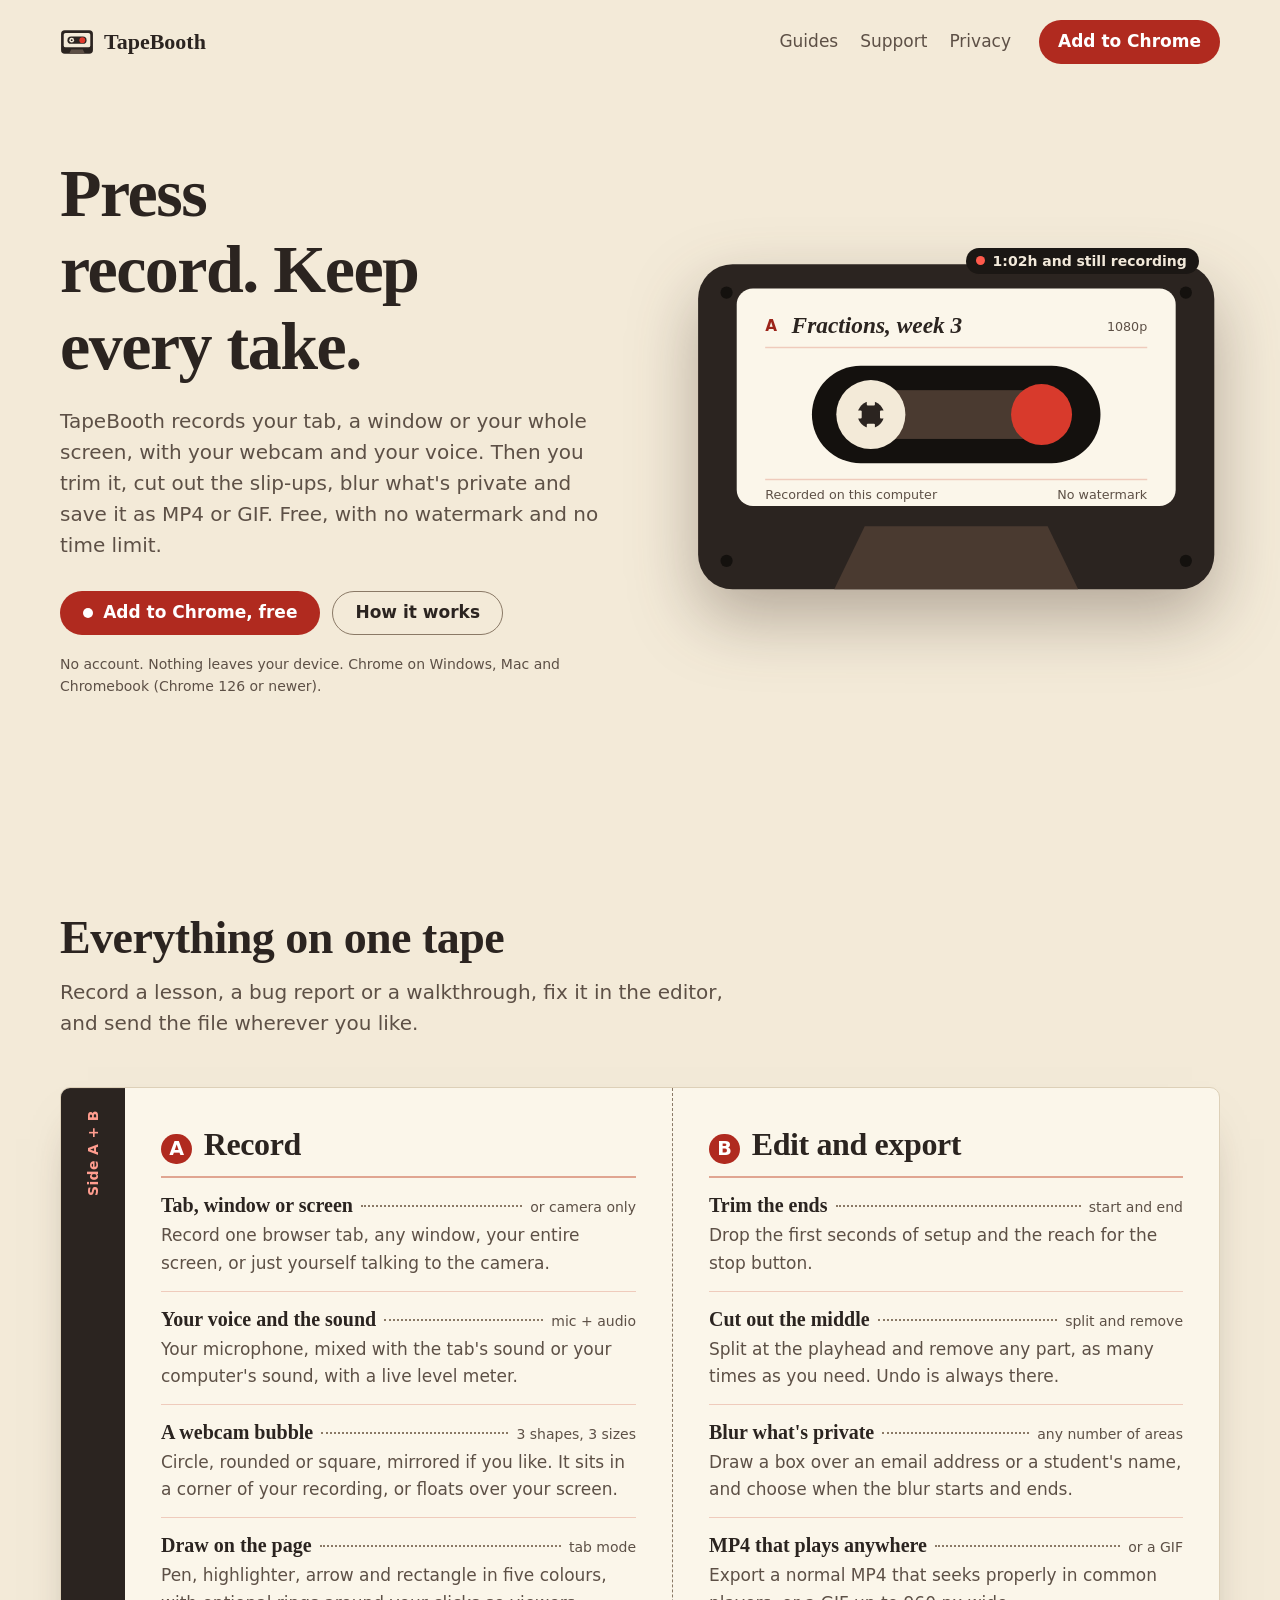
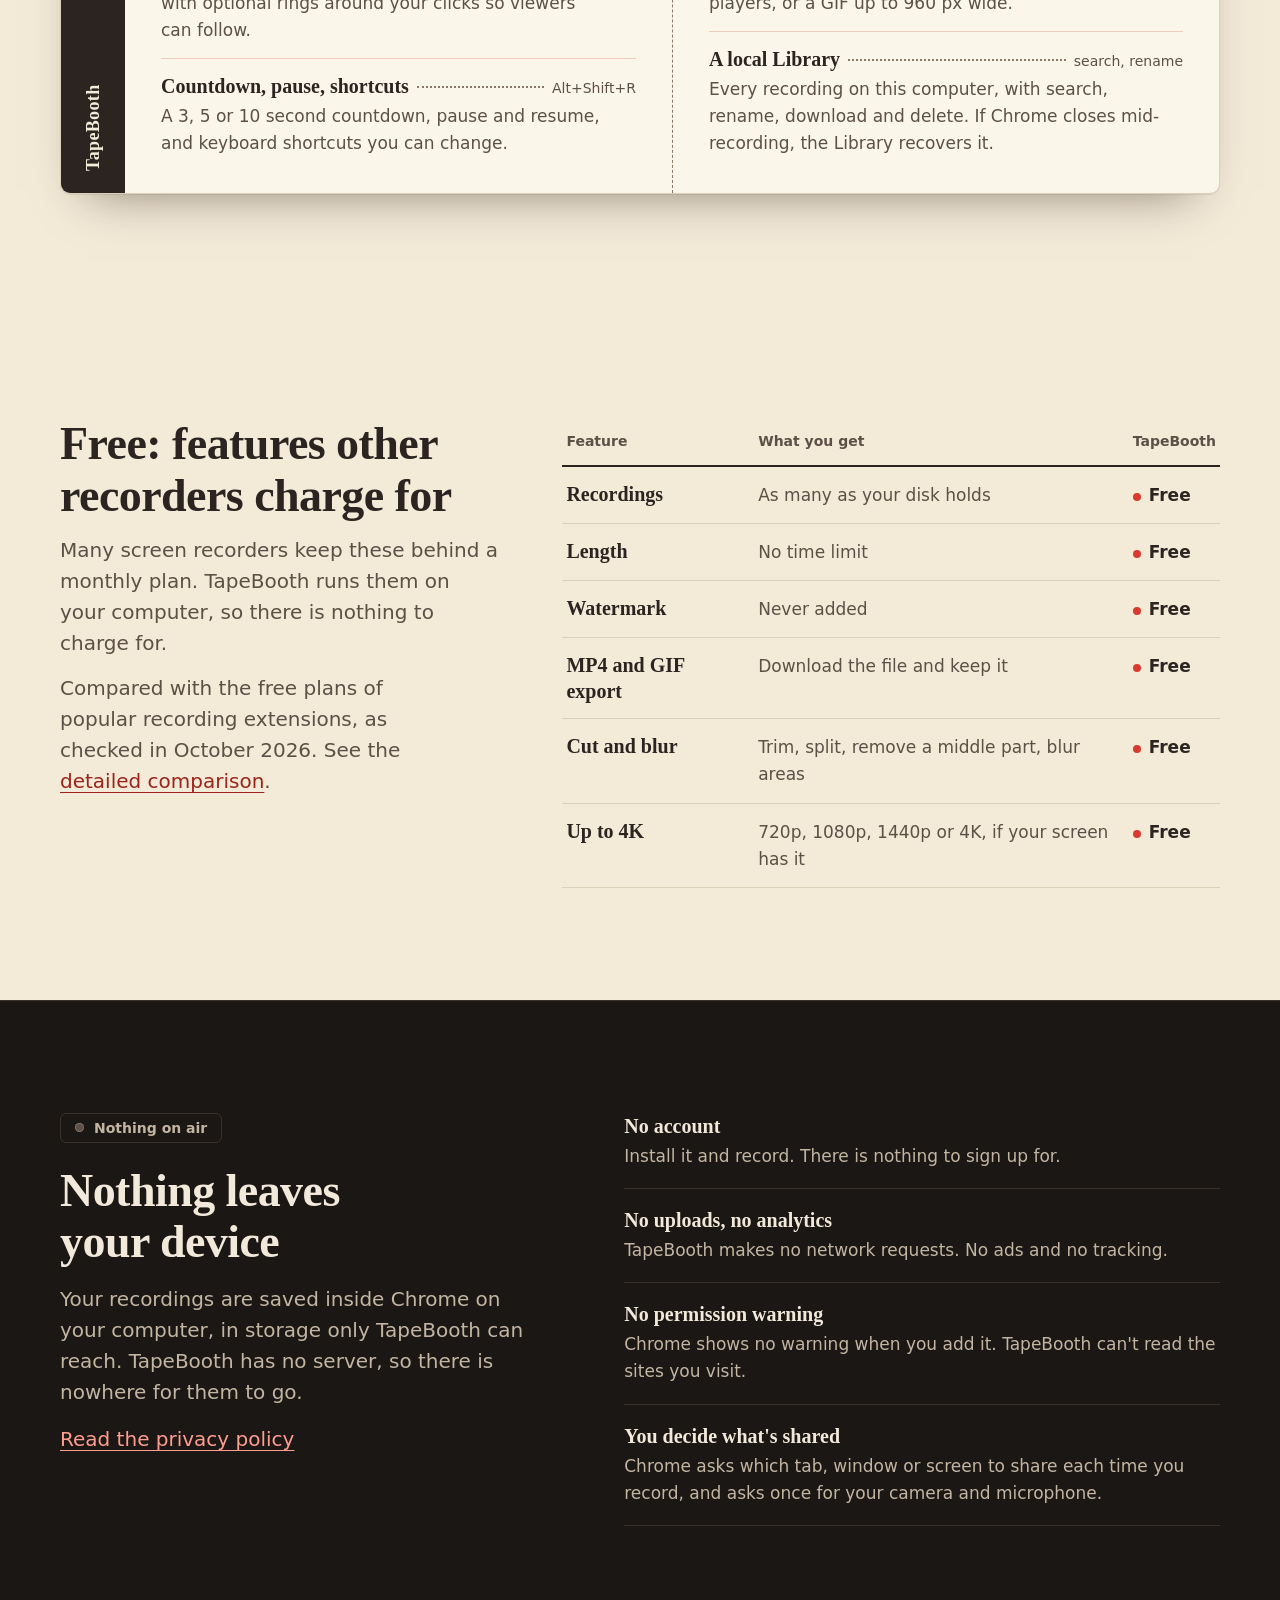
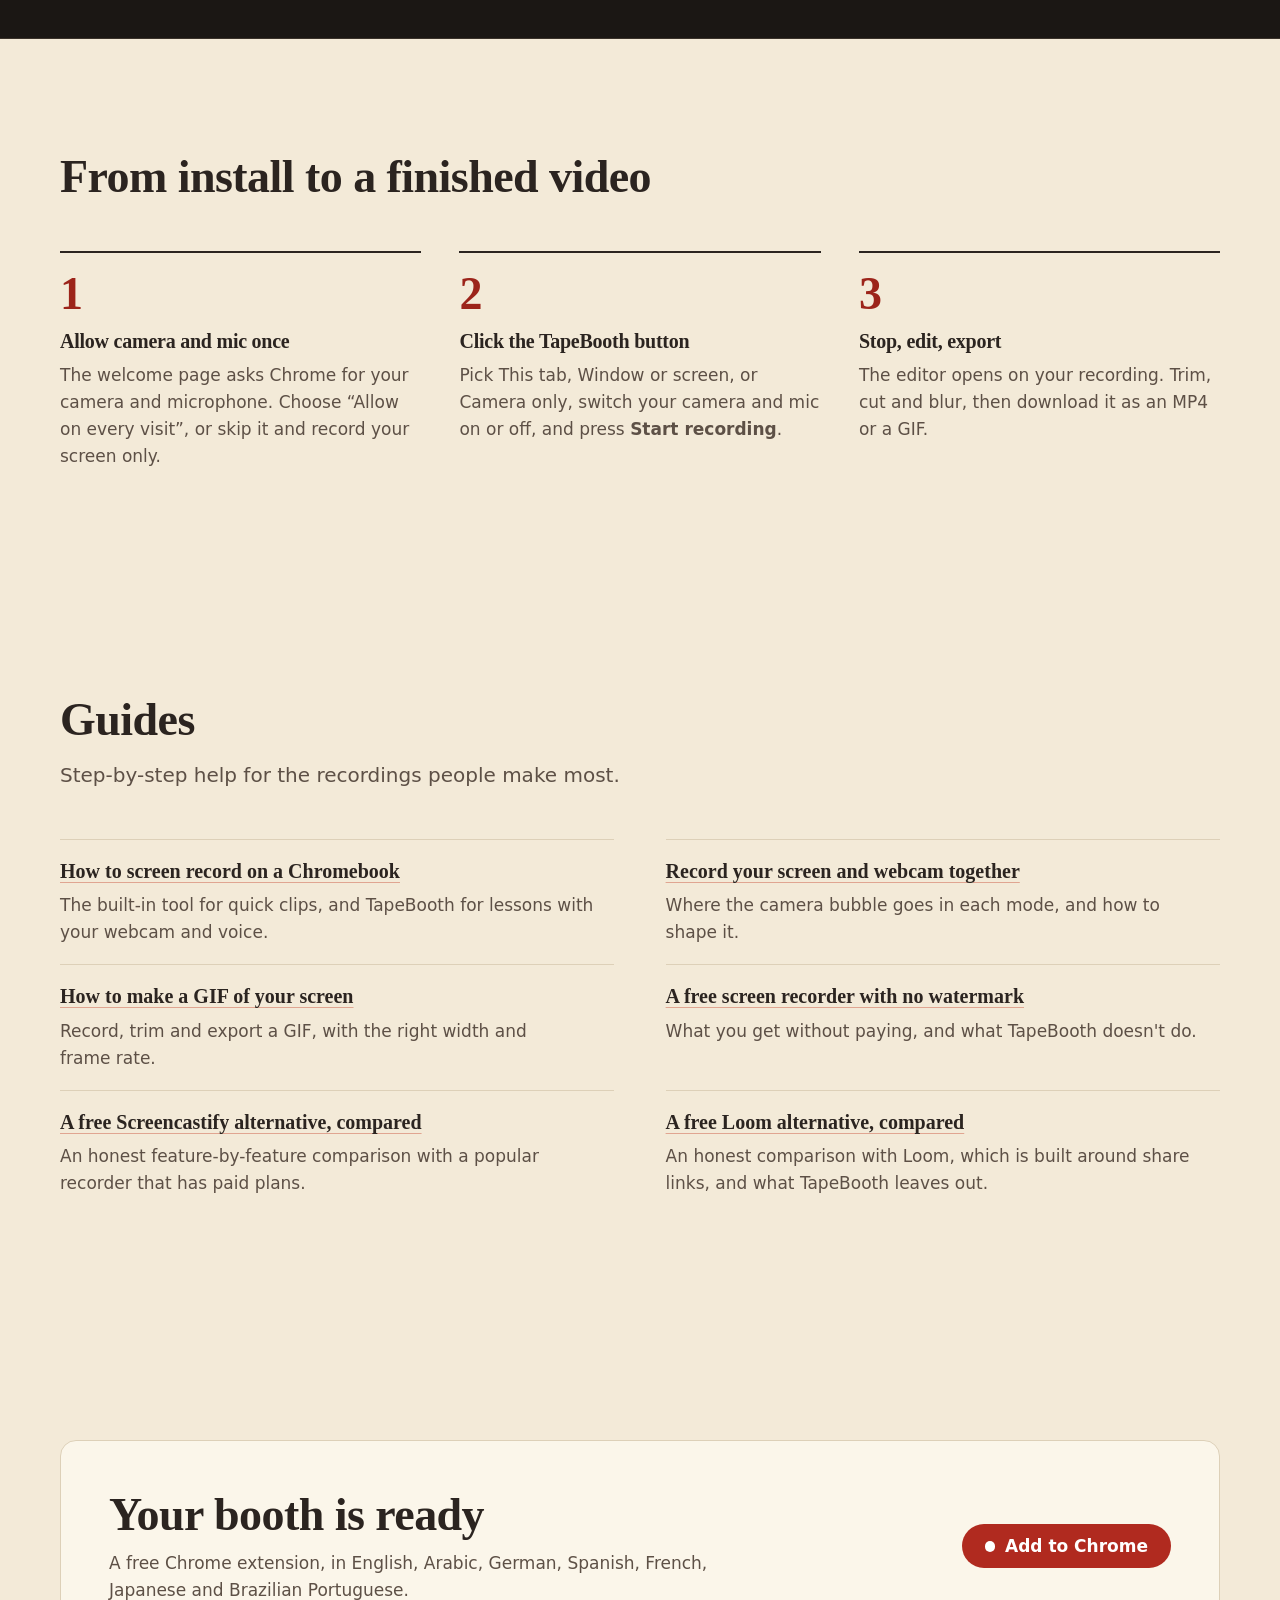
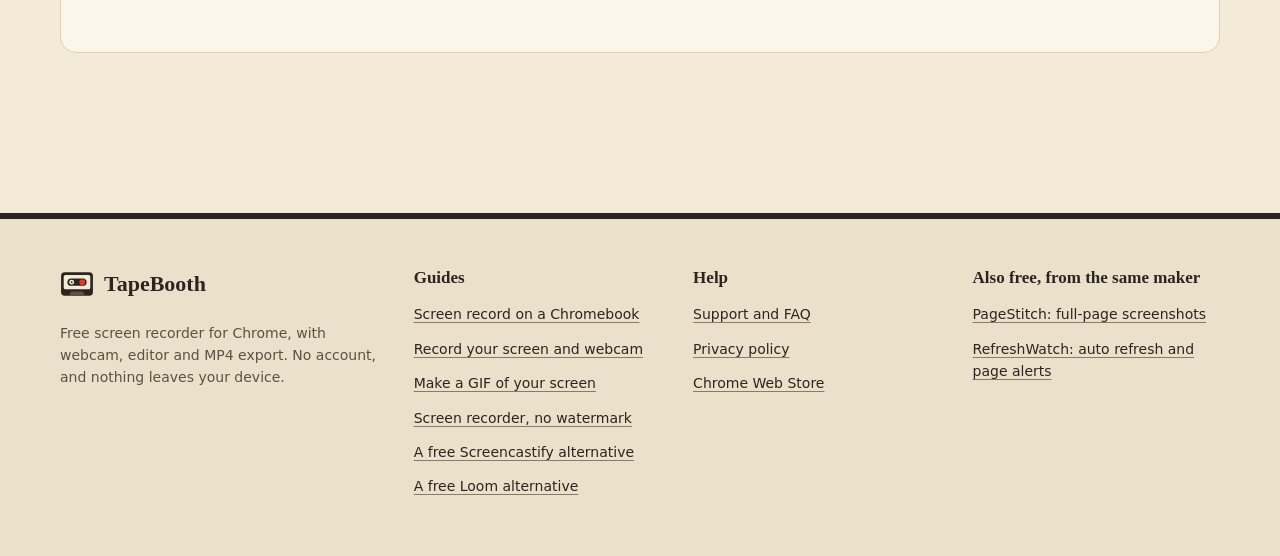
==== commit 3551fa08: "Add Loom alternative comparison page Claude-Session: https://claude.ai/code/session_011ZuatHmyPhFprj" ====
--- a/index.html
+++ b/index.html
@@ -172,7 +172,8 @@
             <li><a href="screen-recorder-with-webcam/">Record your screen and webcam together</a><p>Where the camera bubble goes in each mode, and how to shape it.</p></li>
             <li><a href="how-to-make-a-gif-of-your-screen/">How to make a GIF of your screen</a><p>Record, trim and export a GIF, with the right width and frame rate.</p></li>
             <li><a href="screen-recorder-no-watermark/">A free screen recorder with no watermark</a><p>What you get without paying, and what TapeBooth doesn't do.</p></li>
-            <li><a href="screencastify-alternative/">A free alternative, compared</a><p>An honest feature-by-feature comparison with a popular recorder that has paid plans.</p></li>
+            <li><a href="screencastify-alternative/">A free Screencastify alternative, compared</a><p>An honest feature-by-feature comparison with a popular recorder that has paid plans.</p></li>
+            <li><a href="loom-alternative/">A free Loom alternative, compared</a><p>An honest comparison with Loom, which is built around share links, and what TapeBooth leaves out.</p></li>
           </ul>
         </div>
       </section>
@@ -200,7 +201,8 @@
           <a href="screen-recorder-with-webcam/">Record your screen and webcam</a>
           <a href="how-to-make-a-gif-of-your-screen/">Make a GIF of your screen</a>
           <a href="screen-recorder-no-watermark/">Screen recorder, no watermark</a>
-          <a href="screencastify-alternative/">A free alternative</a>
+          <a href="screencastify-alternative/">A free Screencastify alternative</a>
+          <a href="loom-alternative/">A free Loom alternative</a>
         </div>
         <div class="footer-col">
           <strong>Help</strong>
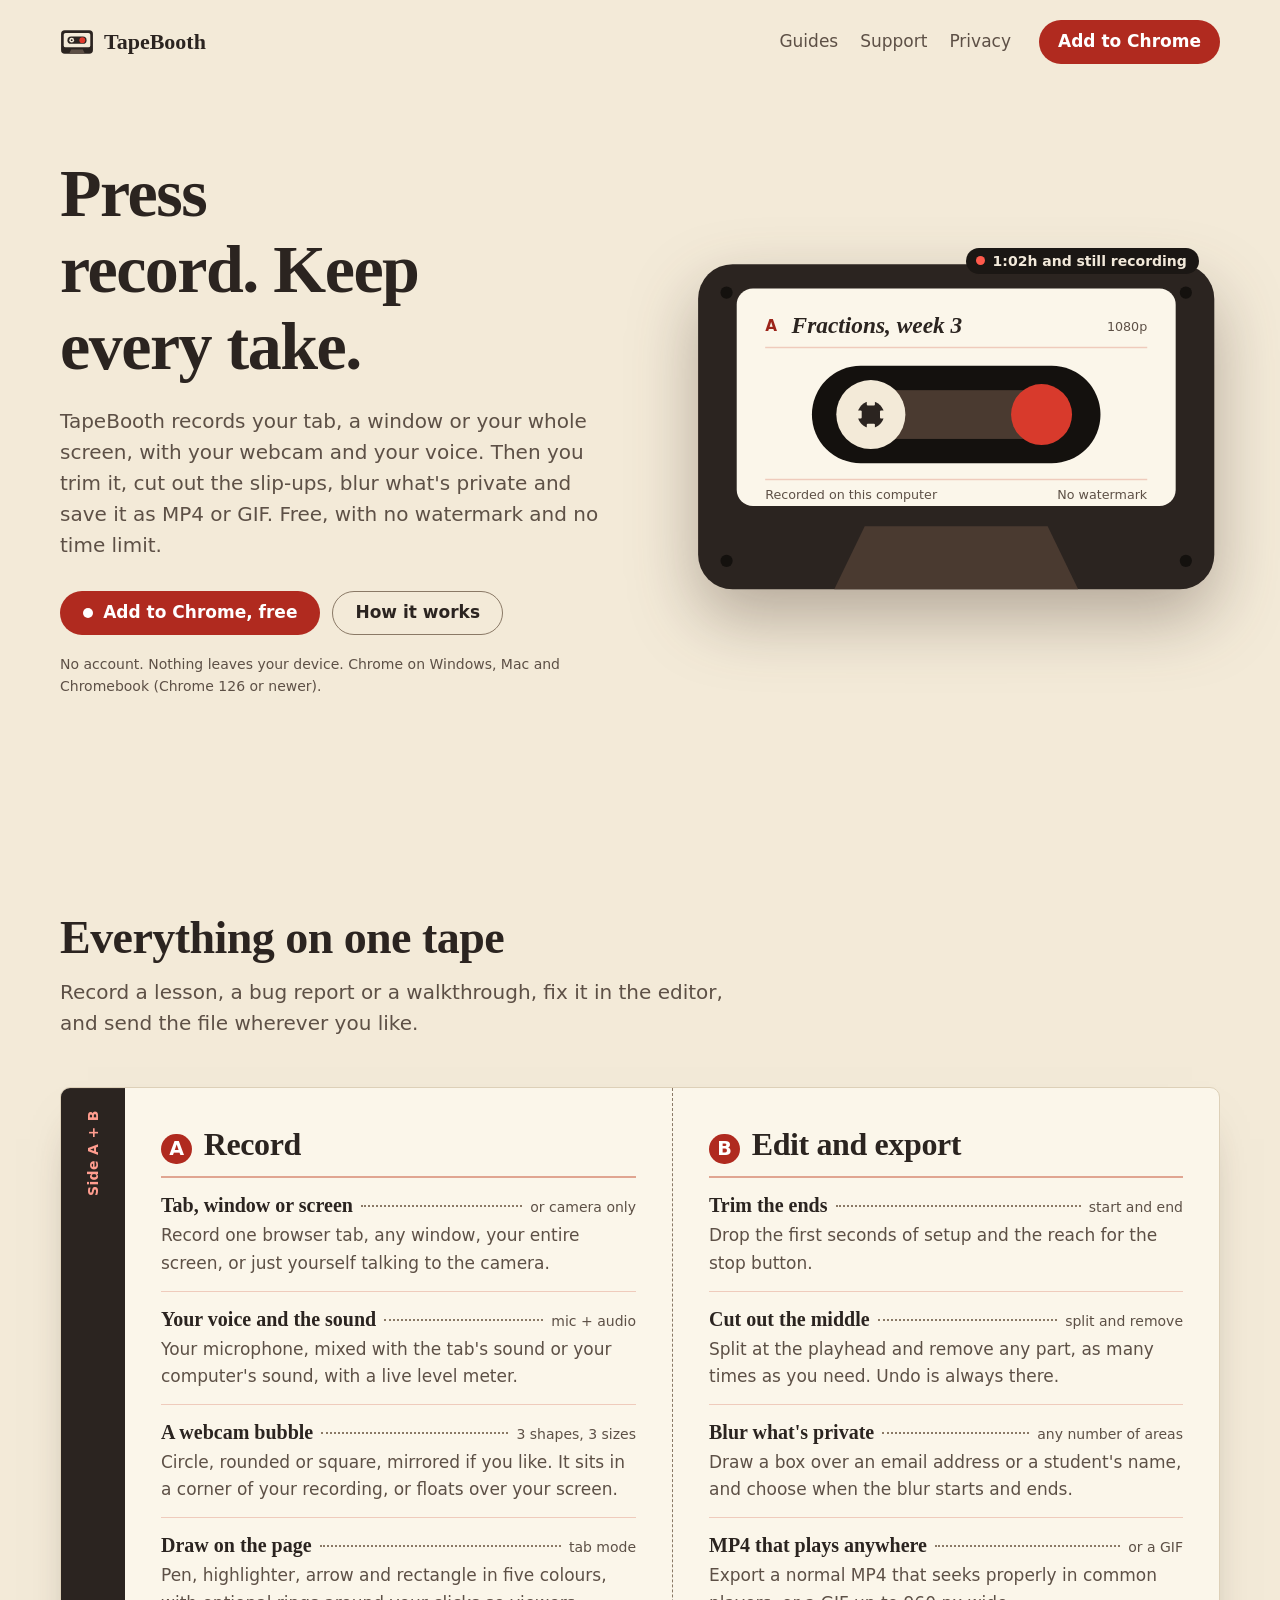
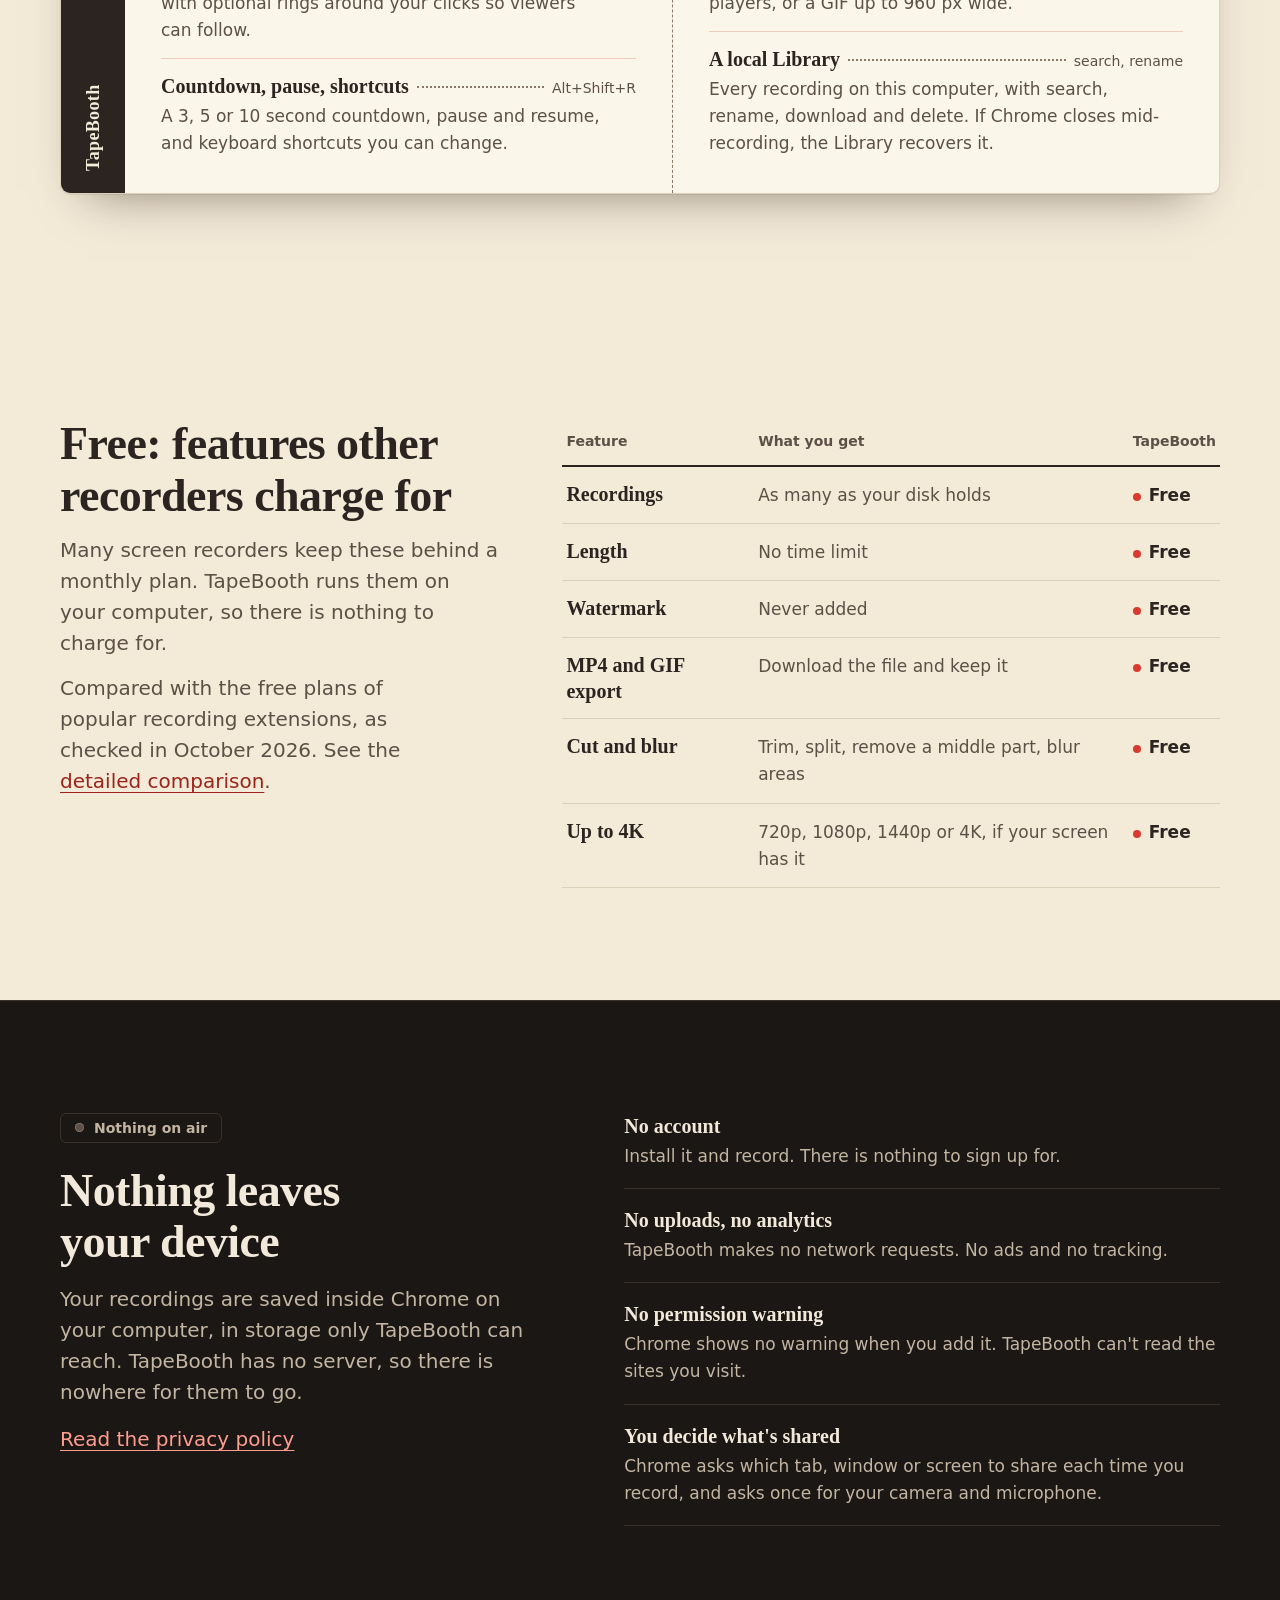
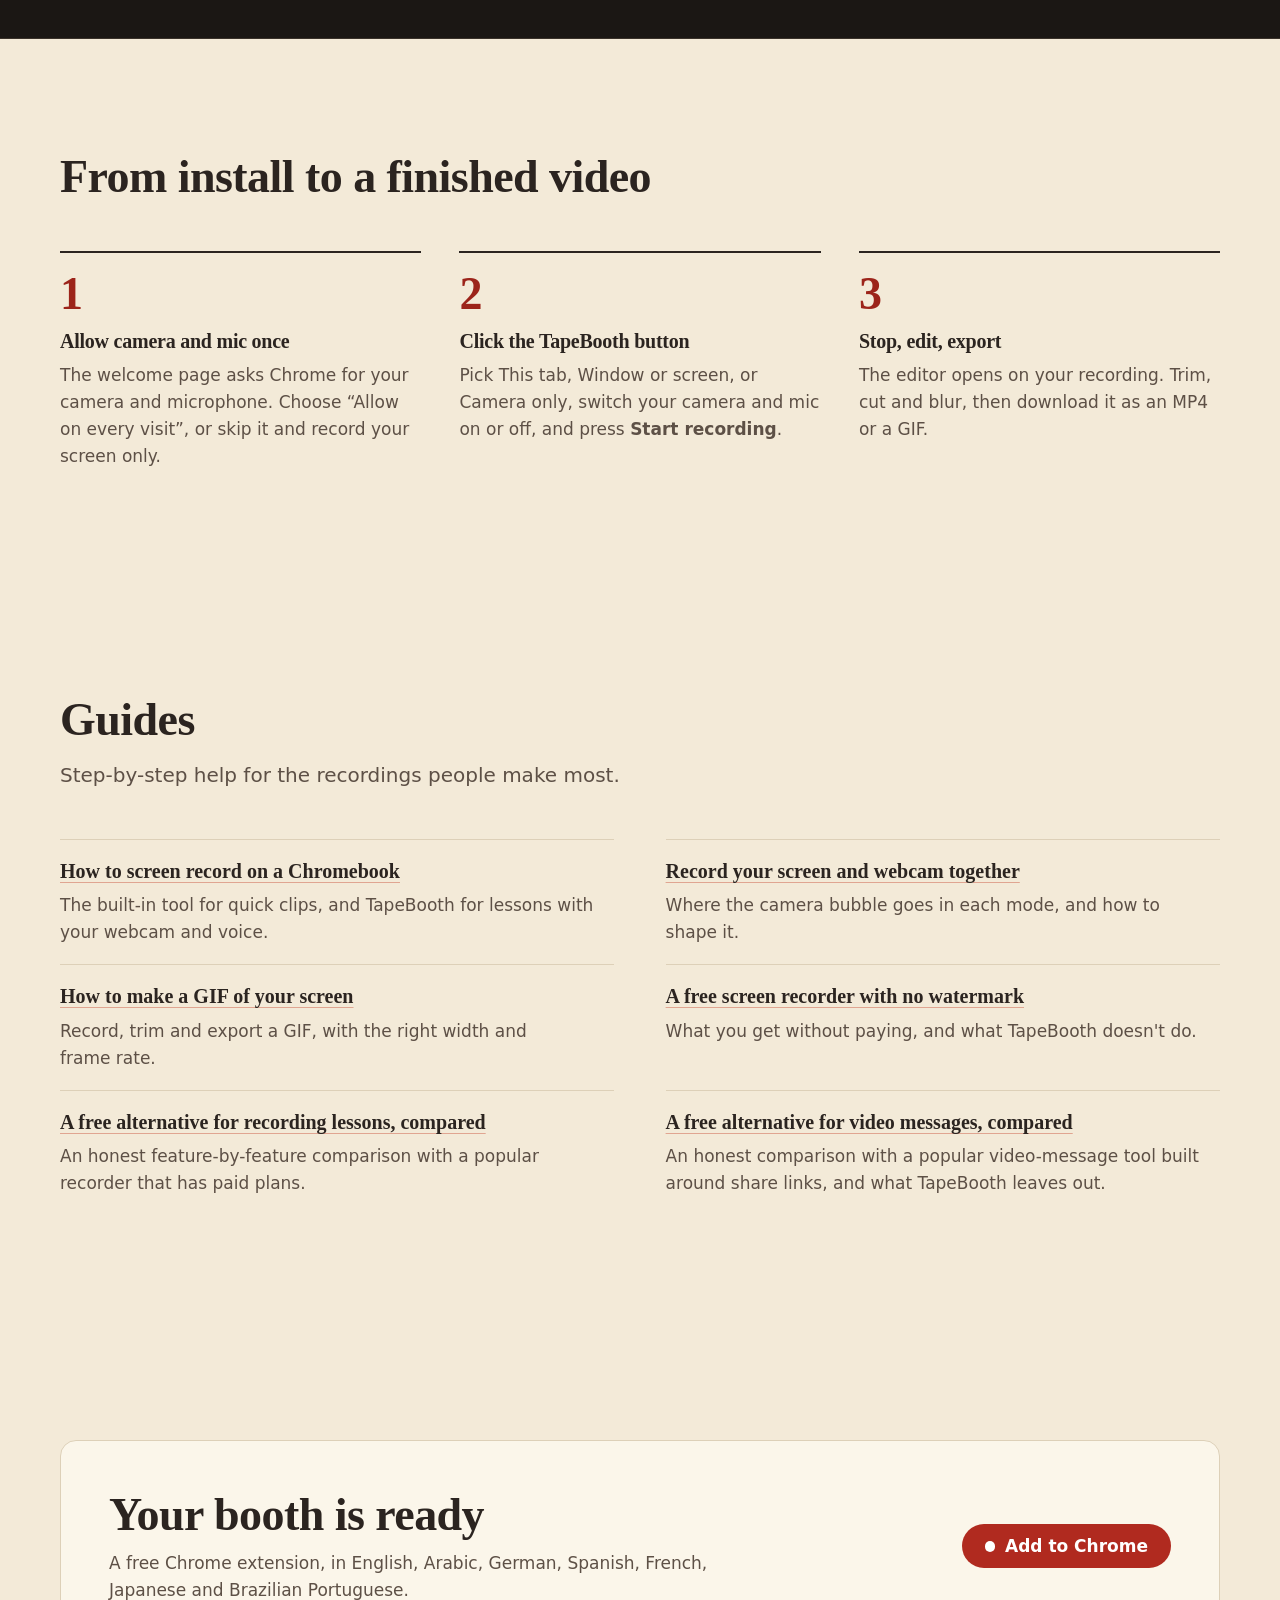
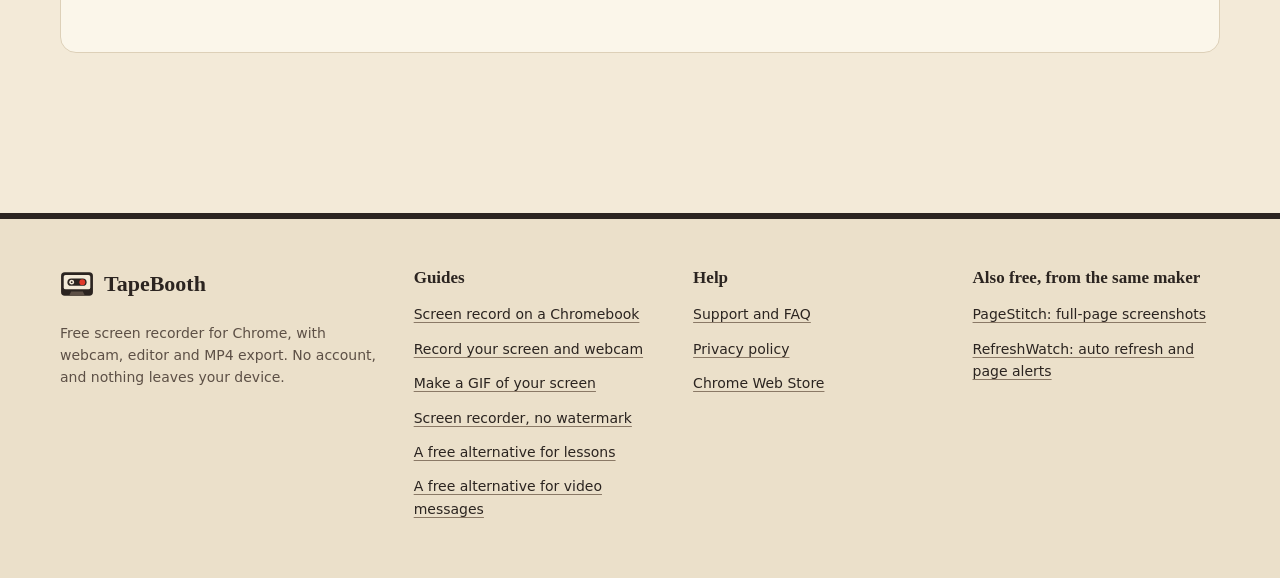
==== commit 5aab0443: "Keep competitor names on comparison pages only; drop duplicate footer link Claude-Session: https://c" ====
--- a/index.html
+++ b/index.html
@@ -172,8 +172,8 @@
             <li><a href="screen-recorder-with-webcam/">Record your screen and webcam together</a><p>Where the camera bubble goes in each mode, and how to shape it.</p></li>
             <li><a href="how-to-make-a-gif-of-your-screen/">How to make a GIF of your screen</a><p>Record, trim and export a GIF, with the right width and frame rate.</p></li>
             <li><a href="screen-recorder-no-watermark/">A free screen recorder with no watermark</a><p>What you get without paying, and what TapeBooth doesn't do.</p></li>
-            <li><a href="screencastify-alternative/">A free Screencastify alternative, compared</a><p>An honest feature-by-feature comparison with a popular recorder that has paid plans.</p></li>
-            <li><a href="loom-alternative/">A free Loom alternative, compared</a><p>An honest comparison with Loom, which is built around share links, and what TapeBooth leaves out.</p></li>
+            <li><a href="screencastify-alternative/">A free alternative for recording lessons, compared</a><p>An honest feature-by-feature comparison with a popular recorder that has paid plans.</p></li>
+            <li><a href="loom-alternative/">A free alternative for video messages, compared</a><p>An honest comparison with a popular video-message tool built around share links, and what TapeBooth leaves out.</p></li>
           </ul>
         </div>
       </section>
@@ -201,8 +201,8 @@
           <a href="screen-recorder-with-webcam/">Record your screen and webcam</a>
           <a href="how-to-make-a-gif-of-your-screen/">Make a GIF of your screen</a>
           <a href="screen-recorder-no-watermark/">Screen recorder, no watermark</a>
-          <a href="screencastify-alternative/">A free Screencastify alternative</a>
-          <a href="loom-alternative/">A free Loom alternative</a>
+          <a href="screencastify-alternative/">A free alternative for lessons</a>
+          <a href="loom-alternative/">A free alternative for video messages</a>
         </div>
         <div class="footer-col">
           <strong>Help</strong>
